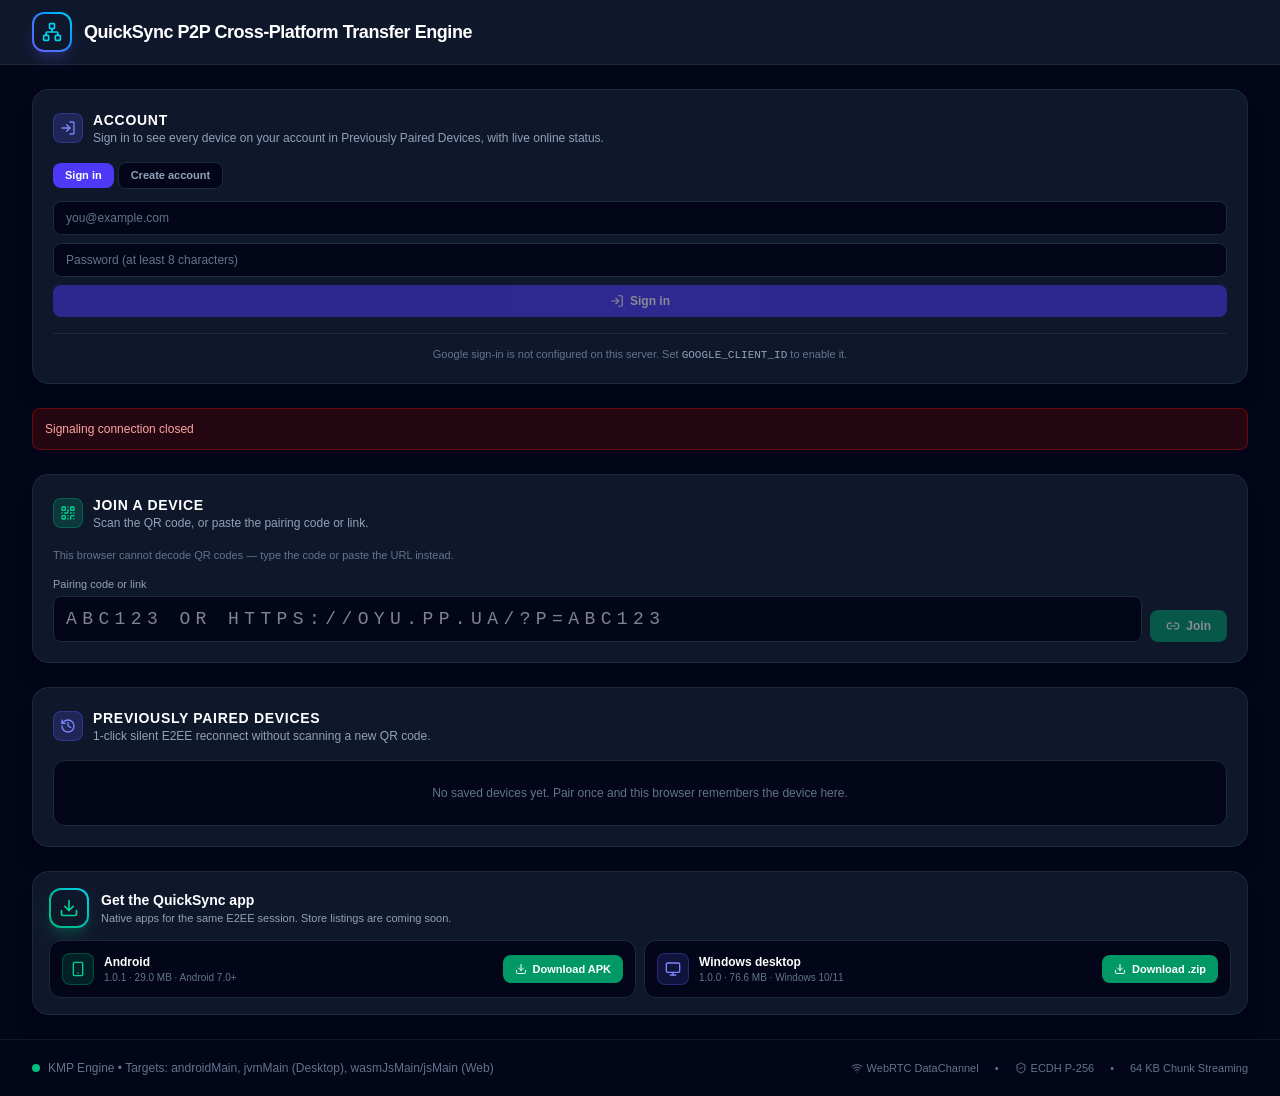
==== index.html @ cffec408 "QuickSync: explain why the account submit button is disabled" ====
<!doctype html>
<html lang="en">
  <head>
    <meta charset="UTF-8" />
    <meta name="viewport" content="width=device-width, initial-scale=1.0" />
    <title>QuickSync P2P Cross-Platform Transfer Engine</title>
    <meta name="description" content="Kotlin Multiplatform & Compose real-time P2P file transfer prototype with WebRTC, LAN fallback, and zero-storage signaling relay." />
    <meta property="og:title" content="QuickSync P2P Cross-Platform Transfer Engine" />
    <meta property="og:description" content="Kotlin Multiplatform & Compose real-time P2P file transfer prototype with WebRTC, LAN fallback, and zero-storage signaling relay." />
    <meta property="og:type" content="website" />
    <meta name="twitter:card" content="summary_large_image" />
    <script type="module" crossorigin src="/assets/index-BRHkkW7x.js"></script>
    <link rel="stylesheet" crossorigin href="/assets/index-Ch9nOADN.css">
  </head>
  <body>
    <div id="root"></div>
  </body>
</html>
---- assets/index-Ch9nOADN.css ----
/*! tailwindcss v4.3.5 | MIT License | https://tailwindcss.com */
@layer properties{@supports (((-webkit-hyphens:none)) and (not (margin-trim:block))) or ((-moz-orient:inline) and (not (color:rgb(from red r g b)))){*,:before,:after,::backdrop{--tw-space-y-reverse:0;--tw-border-style:solid;--tw-gradient-position:initial;--tw-gradient-from:#0000;--tw-gradient-via:#0000;--tw-gradient-to:#0000;--tw-gradient-stops:initial;--tw-gradient-via-stops:initial;--tw-gradient-from-position:0%;--tw-gradient-via-position:50%;--tw-gradient-to-position:100%;--tw-font-weight:initial;--tw-tracking:initial;--tw-shadow:0 0 #0000;--tw-shadow-color:initial;--tw-shadow-alpha:100%;--tw-inset-shadow:0 0 #0000;--tw-inset-shadow-color:initial;--tw-inset-shadow-alpha:100%;--tw-ring-color:initial;--tw-ring-shadow:0 0 #0000;--tw-inset-ring-color:initial;--tw-inset-ring-shadow:0 0 #0000;--tw-ring-inset:initial;--tw-ring-offset-width:0px;--tw-ring-offset-color:#fff;--tw-ring-offset-shadow:0 0 #0000;--tw-blur:initial;--tw-brightness:initial;--tw-contrast:initial;--tw-grayscale:initial;--tw-hue-rotate:initial;--tw-invert:initial;--tw-opacity:initial;--tw-saturate:initial;--tw-sepia:initial;--tw-drop-shadow:initial;--tw-drop-shadow-color:initial;--tw-drop-shadow-alpha:100%;--tw-drop-shadow-size:initial;--tw-duration:initial}}}@layer theme{:root,:host{--font-sans:-apple-system, BlinkMacSystemFont, "Segoe UI", Roboto, "Helvetica Neue", "Noto Sans", Arial, sans-serif, "Apple Color Emoji", "Segoe UI Emoji", "Segoe UI Symbol", "Noto Color Emoji";--font-mono:ui-monospace, SFMono-Regular, Menlo, Monaco, Consolas, "Liberation Mono", "Courier New", monospace;--color-red-300:oklch(80.8% .114 19.571);--color-red-400:oklch(70.4% .191 22.216);--color-red-500:oklch(63.7% .237 25.331);--color-red-800:oklch(44.4% .177 26.899);--color-red-950:oklch(25.8% .092 26.042);--color-amber-300:oklch(87.9% .169 91.605);--color-amber-400:oklch(82.8% .189 84.429);--color-amber-500:oklch(76.9% .188 70.08);--color-emerald-300:oklch(84.5% .143 164.978);--color-emerald-400:oklch(76.5% .177 163.223);--color-emerald-500:oklch(69.6% .17 162.48);--color-emerald-600:oklch(59.6% .145 163.225);--color-emerald-800:oklch(43.2% .095 166.913);--color-emerald-950:oklch(26.2% .051 172.552);--color-teal-500:oklch(70.4% .14 182.503);--color-cyan-400:oklch(78.9% .154 211.53);--color-blue-500:oklch(62.3% .214 259.815);--color-indigo-200:oklch(87% .065 274.039);--color-indigo-300:oklch(78.5% .115 274.713);--color-indigo-400:oklch(67.3% .182 276.935);--color-indigo-500:oklch(58.5% .233 277.117);--color-indigo-600:oklch(51.1% .262 276.966);--color-indigo-800:oklch(39.8% .195 277.366);--color-indigo-950:oklch(25.7% .09 281.288);--color-slate-100:oklch(96.8% .007 247.896);--color-slate-200:oklch(92.9% .013 255.508);--color-slate-300:oklch(86.9% .022 252.894);--color-slate-400:oklch(70.4% .04 256.788);--color-slate-500:oklch(55.4% .046 257.417);--color-slate-600:oklch(44.6% .043 257.281);--color-slate-700:oklch(37.2% .044 257.287);--color-slate-800:oklch(27.9% .041 260.031);--color-slate-900:oklch(20.8% .042 265.755);--color-slate-950:oklch(12.9% .042 264.695);--color-white:#fff;--spacing:.25rem;--container-7xl:80rem;--text-xs:.75rem;--text-xs--line-height:calc(1 / .75);--text-sm:.875rem;--text-sm--line-height:calc(1.25 / .875);--text-lg:1.125rem;--text-lg--line-height:calc(1.75 / 1.125);--text-2xl:1.5rem;--text-2xl--line-height:calc(2 / 1.5);--font-weight-medium:500;--font-weight-semibold:600;--font-weight-bold:700;--tracking-tight:-.025em;--tracking-wider:.05em;--radius-md:.375rem;--radius-lg:.5rem;--radius-xl:.75rem;--radius-2xl:1rem;--animate-spin:spin 1s linear infinite;--animate-pulse:pulse 2s cubic-bezier(.4, 0, .6, 1) infinite;--default-transition-duration:.15s;--default-transition-timing-function:cubic-bezier(.4, 0, .2, 1);--default-font-family:var(--font-sans);--default-mono-font-family:var(--font-mono)}}@layer base{*,:after,:before,::backdrop{box-sizing:border-box;border:0 solid;margin:0;padding:0}::file-selector-button{box-sizing:border-box;border:0 solid;margin:0;padding:0}html,:host{-webkit-text-size-adjust:100%;tab-size:4;line-height:1.5;font-family:var(--default-font-family,-apple-system, BlinkMacSystemFont, "Segoe UI", Roboto, "Helvetica Neue", "Noto Sans", Arial, sans-serif, "Apple Color Emoji", "Segoe UI Emoji", "Segoe UI Symbol", "Noto Color Emoji");font-feature-settings:var(--default-font-feature-settings,normal);font-variation-settings:var(--default-font-variation-settings,normal);-webkit-tap-highlight-color:transparent}hr{height:0;color:inherit;border-top-width:1px}abbr:where([title]){-webkit-text-decoration:underline dotted;text-decoration:underline dotted}h1,h2,h3,h4,h5,h6{font-size:inherit;font-weight:inherit}a{color:inherit;-webkit-text-decoration:inherit;-webkit-text-decoration:inherit;-webkit-text-decoration:inherit;-webkit-text-decoration:inherit;text-decoration:inherit}b,strong{font-weight:bolder}code,kbd,samp,pre{font-family:var(--default-mono-font-family,ui-monospace, SFMono-Regular, Menlo, Monaco, Consolas, "Liberation Mono", "Courier New", monospace);font-feature-settings:var(--default-mono-font-feature-settings,normal);font-variation-settings:var(--default-mono-font-variation-settings,normal);font-size:1em}small{font-size:80%}sub,sup{vertical-align:baseline;font-size:75%;line-height:0;position:relative}sub{bottom:-.25em}sup{top:-.5em}table{text-indent:0;border-color:inherit;border-collapse:collapse}:-moz-focusring:where(:not(iframe)){outline:auto}progress{vertical-align:baseline}summary{display:list-item}ol,ul,menu{list-style:none}img,svg,video,canvas,audio,iframe,embed,object{vertical-align:middle;display:block}img,video{max-width:100%;height:auto}button,input,select,optgroup,textarea{font:inherit;font-feature-settings:inherit;font-variation-settings:inherit;letter-spacing:inherit;color:inherit;opacity:1;background-color:#0000;border-radius:0}::file-selector-button{font:inherit;font-feature-settings:inherit;font-variation-settings:inherit;letter-spacing:inherit;color:inherit;opacity:1;background-color:#0000;border-radius:0}:where(select:is([multiple],[size])) optgroup{font-weight:bolder}:where(select:is([multiple],[size])) optgroup option{padding-inline-start:20px}::file-selector-button{margin-inline-end:4px}::placeholder{opacity:1}@supports (not ((-webkit-appearance:-apple-pay-button))) or (contain-intrinsic-size:1px){::placeholder{color:currentColor}@supports (color:color-mix(in lab, red, red)){::placeholder{color:color-mix(in oklab, currentcolor 50%, transparent)}}}textarea{resize:vertical}::-webkit-search-decoration{-webkit-appearance:none}::-webkit-date-and-time-value{min-height:1lh;text-align:inherit}::-webkit-datetime-edit{display:inline-flex}::-webkit-datetime-edit-fields-wrapper{padding:0}::-webkit-datetime-edit{padding-block:0}::-webkit-datetime-edit-year-field{padding-block:0}::-webkit-datetime-edit-month-field{padding-block:0}::-webkit-datetime-edit-day-field{padding-block:0}::-webkit-datetime-edit-hour-field{padding-block:0}::-webkit-datetime-edit-minute-field{padding-block:0}::-webkit-datetime-edit-second-field{padding-block:0}::-webkit-datetime-edit-millisecond-field{padding-block:0}::-webkit-datetime-edit-meridiem-field{padding-block:0}::-webkit-calendar-picker-indicator{line-height:1}:-moz-ui-invalid{box-shadow:none}button,input:where([type=button],[type=reset],[type=submit]){appearance:button}::file-selector-button{appearance:button}::-webkit-inner-spin-button{height:auto}::-webkit-outer-spin-button{height:auto}[hidden]:where(:not([hidden=until-found])){display:none!important}}@layer components;@layer utilities{.visible{visibility:visible}.absolute{position:absolute}.fixed{position:fixed}.static{position:static}.container{width:100%}@media (width>=40rem){.container{max-width:40rem}}@media (width>=48rem){.container{max-width:48rem}}@media (width>=64rem){.container{max-width:64rem}}@media (width>=80rem){.container{max-width:80rem}}@media (width>=96rem){.container{max-width:96rem}}.mx-auto{margin-inline:auto}.mt-0\.5{margin-top:calc(var(--spacing) * .5)}.mt-2{margin-top:calc(var(--spacing) * 2)}.mt-3{margin-top:calc(var(--spacing) * 3)}.mt-4{margin-top:calc(var(--spacing) * 4)}.mr-6{margin-right:calc(var(--spacing) * 6)}.mb-0\.5{margin-bottom:calc(var(--spacing) * .5)}.mb-1{margin-bottom:var(--spacing)}.mb-1\.5{margin-bottom:calc(var(--spacing) * 1.5)}.mb-3{margin-bottom:calc(var(--spacing) * 3)}.mb-4{margin-bottom:calc(var(--spacing) * 4)}.ml-6{margin-left:calc(var(--spacing) * 6)}.ml-auto{margin-left:auto}.block{display:block}.contents{display:contents}.flex{display:flex}.grid{display:grid}.hidden{display:none}.inline{display:inline}.table{display:table}.h-1\.5{height:calc(var(--spacing) * 1.5)}.h-2{height:calc(var(--spacing) * 2)}.h-3{height:calc(var(--spacing) * 3)}.h-3\.5{height:calc(var(--spacing) * 3.5)}.h-4{height:calc(var(--spacing) * 4)}.h-5{height:calc(var(--spacing) * 5)}.h-8{height:calc(var(--spacing) * 8)}.h-9{height:calc(var(--spacing) * 9)}.h-10{height:calc(var(--spacing) * 10)}.h-56{height:calc(var(--spacing) * 56)}.h-full{height:100%}.max-h-64{max-height:calc(var(--spacing) * 64)}.max-h-\[240px\]{max-height:240px}.max-h-\[320px\]{max-height:320px}.min-h-\[40px\]{min-height:40px}.min-h-\[160px\]{min-height:160px}.min-h-\[220px\]{min-height:220px}.min-h-screen{min-height:100vh}.w-2{width:calc(var(--spacing) * 2)}.w-3{width:calc(var(--spacing) * 3)}.w-3\.5{width:calc(var(--spacing) * 3.5)}.w-4{width:calc(var(--spacing) * 4)}.w-5{width:calc(var(--spacing) * 5)}.w-8{width:calc(var(--spacing) * 8)}.w-9{width:calc(var(--spacing) * 9)}.w-10{width:calc(var(--spacing) * 10)}.w-56{width:calc(var(--spacing) * 56)}.w-full{width:100%}.max-w-7xl{max-width:var(--container-7xl)}.min-w-0{min-width:0}.min-w-\[180px\]{min-width:180px}.flex-1{flex:1}.shrink-0{flex-shrink:0}.grow{flex-grow:1}.animate-pulse{animation:var(--animate-pulse)}.animate-spin{animation:var(--animate-spin)}.cursor-pointer{cursor:pointer}.grid-cols-1{grid-template-columns:repeat(1,minmax(0,1fr))}.flex-col{flex-direction:column}.flex-wrap{flex-wrap:wrap}.items-center{align-items:center}.items-end{align-items:flex-end}.items-start{align-items:flex-start}.justify-between{justify-content:space-between}.justify-center{justify-content:center}.gap-1{gap:var(--spacing)}.gap-1\.5{gap:calc(var(--spacing) * 1.5)}.gap-2{gap:calc(var(--spacing) * 2)}.gap-2\.5{gap:calc(var(--spacing) * 2.5)}.gap-3{gap:calc(var(--spacing) * 3)}.gap-4{gap:calc(var(--spacing) * 4)}.gap-6{gap:calc(var(--spacing) * 6)}:where(.space-y-1\.5>:not(:last-child)){--tw-space-y-reverse:0;margin-block-start:calc(calc(var(--spacing) * 1.5) * var(--tw-space-y-reverse));margin-block-end:calc(calc(var(--spacing) * 1.5) * calc(1 - var(--tw-space-y-reverse)))}:where(.space-y-2>:not(:last-child)){--tw-space-y-reverse:0;margin-block-start:calc(calc(var(--spacing) * 2) * var(--tw-space-y-reverse));margin-block-end:calc(calc(var(--spacing) * 2) * calc(1 - var(--tw-space-y-reverse)))}:where(.space-y-6>:not(:last-child)){--tw-space-y-reverse:0;margin-block-start:calc(calc(var(--spacing) * 6) * var(--tw-space-y-reverse));margin-block-end:calc(calc(var(--spacing) * 6) * calc(1 - var(--tw-space-y-reverse)))}.truncate{text-overflow:ellipsis;white-space:nowrap;overflow:hidden}.overflow-hidden{overflow:hidden}.overflow-y-auto{overflow-y:auto}.rounded{border-radius:.25rem}.rounded-2xl{border-radius:var(--radius-2xl)}.rounded-\[10px\]{border-radius:10px}.rounded-full{border-radius:2147483647px}.rounded-lg{border-radius:var(--radius-lg)}.rounded-md{border-radius:var(--radius-md)}.rounded-xl{border-radius:var(--radius-xl)}.border{border-style:var(--tw-border-style);border-width:1px}.border-t{border-top-style:var(--tw-border-style);border-top-width:1px}.border-b{border-bottom-style:var(--tw-border-style);border-bottom-width:1px}.border-amber-500\/30{border-color:#f99c004d}@supports (color:color-mix(in lab, red, red)){.border-amber-500\/30{border-color:color-mix(in oklab, var(--color-amber-500) 30%, transparent)}}.border-emerald-500\/30{border-color:#00bb7f4d}@supports (color:color-mix(in lab, red, red)){.border-emerald-500\/30{border-color:color-mix(in oklab, var(--color-emerald-500) 30%, transparent)}}.border-emerald-800\/60{border-color:#005f4699}@supports (color:color-mix(in lab, red, red)){.border-emerald-800\/60{border-color:color-mix(in oklab, var(--color-emerald-800) 60%, transparent)}}.border-indigo-500{border-color:var(--color-indigo-500)}.border-indigo-500\/30{border-color:#625fff4d}@supports (color:color-mix(in lab, red, red)){.border-indigo-500\/30{border-color:color-mix(in oklab, var(--color-indigo-500) 30%, transparent)}}.border-indigo-800\/40{border-color:#372aac66}@supports (color:color-mix(in lab, red, red)){.border-indigo-800\/40{border-color:color-mix(in oklab, var(--color-indigo-800) 40%, transparent)}}.border-indigo-800\/60{border-color:#372aac99}@supports (color:color-mix(in lab, red, red)){.border-indigo-800\/60{border-color:color-mix(in oklab, var(--color-indigo-800) 60%, transparent)}}.border-red-800\/60{border-color:#9f071299}@supports (color:color-mix(in lab, red, red)){.border-red-800\/60{border-color:color-mix(in oklab, var(--color-red-800) 60%, transparent)}}.border-slate-200{border-color:var(--color-slate-200)}.border-slate-600{border-color:var(--color-slate-600)}.border-slate-700{border-color:var(--color-slate-700)}.border-slate-700\/60{border-color:#31415899}@supports (color:color-mix(in lab, red, red)){.border-slate-700\/60{border-color:color-mix(in oklab, var(--color-slate-700) 60%, transparent)}}.border-slate-800{border-color:var(--color-slate-800)}.border-slate-900{border-color:var(--color-slate-900)}.bg-amber-500\/20{background-color:#f99c0033}@supports (color:color-mix(in lab, red, red)){.bg-amber-500\/20{background-color:color-mix(in oklab, var(--color-amber-500) 20%, transparent)}}.bg-emerald-400{background-color:var(--color-emerald-400)}.bg-emerald-500{background-color:var(--color-emerald-500)}.bg-emerald-500\/15{background-color:#00bb7f26}@supports (color:color-mix(in lab, red, red)){.bg-emerald-500\/15{background-color:color-mix(in oklab, var(--color-emerald-500) 15%, transparent)}}.bg-emerald-500\/20{background-color:#00bb7f33}@supports (color:color-mix(in lab, red, red)){.bg-emerald-500\/20{background-color:color-mix(in oklab, var(--color-emerald-500) 20%, transparent)}}.bg-emerald-600{background-color:var(--color-emerald-600)}.bg-emerald-950\/50{background-color:#002c2280}@supports (color:color-mix(in lab, red, red)){.bg-emerald-950\/50{background-color:color-mix(in oklab, var(--color-emerald-950) 50%, transparent)}}.bg-indigo-500\/15{background-color:#625fff26}@supports (color:color-mix(in lab, red, red)){.bg-indigo-500\/15{background-color:color-mix(in oklab, var(--color-indigo-500) 15%, transparent)}}.bg-indigo-500\/20{background-color:#625fff33}@supports (color:color-mix(in lab, red, red)){.bg-indigo-500\/20{background-color:color-mix(in oklab, var(--color-indigo-500) 20%, transparent)}}.bg-indigo-600{background-color:var(--color-indigo-600)}.bg-indigo-950\/40{background-color:#1e1a4d66}@supports (color:color-mix(in lab, red, red)){.bg-indigo-950\/40{background-color:color-mix(in oklab, var(--color-indigo-950) 40%, transparent)}}.bg-indigo-950\/50{background-color:#1e1a4d80}@supports (color:color-mix(in lab, red, red)){.bg-indigo-950\/50{background-color:color-mix(in oklab, var(--color-indigo-950) 50%, transparent)}}.bg-indigo-950\/60{background-color:#1e1a4d99}@supports (color:color-mix(in lab, red, red)){.bg-indigo-950\/60{background-color:color-mix(in oklab, var(--color-indigo-950) 60%, transparent)}}.bg-red-500{background-color:var(--color-red-500)}.bg-red-950\/50{background-color:#46080980}@supports (color:color-mix(in lab, red, red)){.bg-red-950\/50{background-color:color-mix(in oklab, var(--color-red-950) 50%, transparent)}}.bg-slate-600{background-color:var(--color-slate-600)}.bg-slate-700{background-color:var(--color-slate-700)}.bg-slate-800{background-color:var(--color-slate-800)}.bg-slate-800\/80{background-color:#1d293dcc}@supports (color:color-mix(in lab, red, red)){.bg-slate-800\/80{background-color:color-mix(in oklab, var(--color-slate-800) 80%, transparent)}}.bg-slate-900{background-color:var(--color-slate-900)}.bg-slate-950{background-color:var(--color-slate-950)}.bg-slate-950\/70{background-color:#020618b3}@supports (color:color-mix(in lab, red, red)){.bg-slate-950\/70{background-color:color-mix(in oklab, var(--color-slate-950) 70%, transparent)}}.bg-white{background-color:var(--color-white)}.bg-gradient-to-r{--tw-gradient-position:to right in oklab;background-image:linear-gradient(var(--tw-gradient-stops))}.bg-gradient-to-tr{--tw-gradient-position:to top right in oklab;background-image:linear-gradient(var(--tw-gradient-stops))}.from-emerald-500{--tw-gradient-from:var(--color-emerald-500);--tw-gradient-stops:var(--tw-gradient-via-stops,var(--tw-gradient-position), var(--tw-gradient-from) var(--tw-gradient-from-position), var(--tw-gradient-to) var(--tw-gradient-to-position))}.from-indigo-500{--tw-gradient-from:var(--color-indigo-500);--tw-gradient-stops:var(--tw-gradient-via-stops,var(--tw-gradient-position), var(--tw-gradient-from) var(--tw-gradient-from-position), var(--tw-gradient-to) var(--tw-gradient-to-position))}.via-blue-500{--tw-gradient-via:var(--color-blue-500);--tw-gradient-via-stops:var(--tw-gradient-position), var(--tw-gradient-from) var(--tw-gradient-from-position), var(--tw-gradient-via) var(--tw-gradient-via-position), var(--tw-gradient-to) var(--tw-gradient-to-position);--tw-gradient-stops:var(--tw-gradient-via-stops)}.via-teal-500{--tw-gradient-via:var(--color-teal-500);--tw-gradient-via-stops:var(--tw-gradient-position), var(--tw-gradient-from) var(--tw-gradient-from-position), var(--tw-gradient-via) var(--tw-gradient-via-position), var(--tw-gradient-to) var(--tw-gradient-to-position);--tw-gradient-stops:var(--tw-gradient-via-stops)}.to-cyan-400{--tw-gradient-to:var(--color-cyan-400);--tw-gradient-stops:var(--tw-gradient-via-stops,var(--tw-gradient-position), var(--tw-gradient-from) var(--tw-gradient-from-position), var(--tw-gradient-to) var(--tw-gradient-to-position))}.to-emerald-400{--tw-gradient-to:var(--color-emerald-400);--tw-gradient-stops:var(--tw-gradient-via-stops,var(--tw-gradient-position), var(--tw-gradient-from) var(--tw-gradient-from-position), var(--tw-gradient-to) var(--tw-gradient-to-position))}.object-cover{object-fit:cover}.p-0\.5{padding:calc(var(--spacing) * .5)}.p-1\.5{padding:calc(var(--spacing) * 1.5)}.p-2{padding:calc(var(--spacing) * 2)}.p-2\.5{padding:calc(var(--spacing) * 2.5)}.p-3{padding:calc(var(--spacing) * 3)}.p-4{padding:calc(var(--spacing) * 4)}.p-5{padding:calc(var(--spacing) * 5)}.p-6{padding:calc(var(--spacing) * 6)}.px-2{padding-inline:calc(var(--spacing) * 2)}.px-2\.5{padding-inline:calc(var(--spacing) * 2.5)}.px-3{padding-inline:calc(var(--spacing) * 3)}.px-4{padding-inline:calc(var(--spacing) * 4)}.px-6{padding-inline:calc(var(--spacing) * 6)}.py-1{padding-block:var(--spacing)}.py-1\.5{padding-block:calc(var(--spacing) * 1.5)}.py-2{padding-block:calc(var(--spacing) * 2)}.py-3{padding-block:calc(var(--spacing) * 3)}.py-5{padding-block:calc(var(--spacing) * 5)}.py-6{padding-block:calc(var(--spacing) * 6)}.py-8{padding-block:calc(var(--spacing) * 8)}.pt-3{padding-top:calc(var(--spacing) * 3)}.pr-1{padding-right:var(--spacing)}.text-center{text-align:center}.font-mono{font-family:var(--font-mono)}.font-sans{font-family:var(--font-sans)}.text-2xl{font-size:var(--text-2xl);line-height:var(--tw-leading,var(--text-2xl--line-height))}.text-lg{font-size:var(--text-lg);line-height:var(--tw-leading,var(--text-lg--line-height))}.text-sm{font-size:var(--text-sm);line-height:var(--tw-leading,var(--text-sm--line-height))}.text-xs{font-size:var(--text-xs);line-height:var(--tw-leading,var(--text-xs--line-height))}.text-\[10px\]{font-size:10px}.text-\[11px\]{font-size:11px}.font-bold{--tw-font-weight:var(--font-weight-bold);font-weight:var(--font-weight-bold)}.font-medium{--tw-font-weight:var(--font-weight-medium);font-weight:var(--font-weight-medium)}.font-semibold{--tw-font-weight:var(--font-weight-semibold);font-weight:var(--font-weight-semibold)}.tracking-\[0\.3em\]{--tw-tracking:.3em;letter-spacing:.3em}.tracking-\[0\.35em\]{--tw-tracking:.35em;letter-spacing:.35em}.tracking-tight{--tw-tracking:var(--tracking-tight);letter-spacing:var(--tracking-tight)}.tracking-wider{--tw-tracking:var(--tracking-wider);letter-spacing:var(--tracking-wider)}.break-words{overflow-wrap:break-word}.break-all{word-break:break-all}.text-amber-300{color:var(--color-amber-300)}.text-amber-400{color:var(--color-amber-400)}.text-cyan-400{color:var(--color-cyan-400)}.text-emerald-300{color:var(--color-emerald-300)}.text-emerald-400{color:var(--color-emerald-400)}.text-indigo-200{color:var(--color-indigo-200)}.text-indigo-300{color:var(--color-indigo-300)}.text-indigo-400{color:var(--color-indigo-400)}.text-red-300{color:var(--color-red-300)}.text-red-400{color:var(--color-red-400)}.text-slate-100{color:var(--color-slate-100)}.text-slate-200{color:var(--color-slate-200)}.text-slate-300{color:var(--color-slate-300)}.text-slate-400{color:var(--color-slate-400)}.text-slate-500{color:var(--color-slate-500)}.text-slate-600{color:var(--color-slate-600)}.text-white{color:var(--color-white)}.lowercase{text-transform:lowercase}.uppercase{text-transform:uppercase}.placeholder-slate-500::placeholder{color:var(--color-slate-500)}.shadow-\[0_0_6px_rgba\(52\,211\,153\,0\.8\)\]{--tw-shadow:0 0 6px var(--tw-shadow-color,#34d399cc);box-shadow:var(--tw-inset-shadow), var(--tw-inset-ring-shadow), var(--tw-ring-offset-shadow), var(--tw-ring-shadow), var(--tw-shadow)}.shadow-lg{--tw-shadow:0 10px 15px -3px var(--tw-shadow-color,#0000001a), 0 4px 6px -4px var(--tw-shadow-color,#0000001a);box-shadow:var(--tw-inset-shadow), var(--tw-inset-ring-shadow), var(--tw-ring-offset-shadow), var(--tw-ring-shadow), var(--tw-shadow)}.shadow-xl{--tw-shadow:0 20px 25px -5px var(--tw-shadow-color,#0000001a), 0 8px 10px -6px var(--tw-shadow-color,#0000001a);box-shadow:var(--tw-inset-shadow), var(--tw-inset-ring-shadow), var(--tw-ring-offset-shadow), var(--tw-ring-shadow), var(--tw-shadow)}.shadow-emerald-500\/20{--tw-shadow-color:#00bb7f33}@supports (color:color-mix(in lab, red, red)){.shadow-emerald-500\/20{--tw-shadow-color:color-mix(in oklab, color-mix(in oklab, var(--color-emerald-500) 20%, transparent) var(--tw-shadow-alpha), transparent)}}.shadow-indigo-500\/20{--tw-shadow-color:#625fff33}@supports (color:color-mix(in lab, red, red)){.shadow-indigo-500\/20{--tw-shadow-color:color-mix(in oklab, color-mix(in oklab, var(--color-indigo-500) 20%, transparent) var(--tw-shadow-alpha), transparent)}}.filter{filter:var(--tw-blur, ) var(--tw-brightness, ) var(--tw-contrast, ) var(--tw-grayscale, ) var(--tw-hue-rotate, ) var(--tw-invert, ) var(--tw-saturate, ) var(--tw-sepia, ) var(--tw-drop-shadow, )}.transition-all{transition-property:all;transition-timing-function:var(--tw-ease,var(--default-transition-timing-function));transition-duration:var(--tw-duration,var(--default-transition-duration))}.transition-colors{transition-property:color,background-color,border-color,outline-color,text-decoration-color,fill,stroke,--tw-gradient-from,--tw-gradient-via,--tw-gradient-to;transition-timing-function:var(--tw-ease,var(--default-transition-timing-function));transition-duration:var(--tw-duration,var(--default-transition-duration))}.duration-150{--tw-duration:.15s;transition-duration:.15s}.selection\:bg-indigo-500 ::selection{background-color:var(--color-indigo-500)}.selection\:bg-indigo-500::selection{background-color:var(--color-indigo-500)}.selection\:text-white ::selection{color:var(--color-white)}.selection\:text-white::selection{color:var(--color-white)}@media (hover:hover){.hover\:bg-emerald-500:hover{background-color:var(--color-emerald-500)}.hover\:bg-indigo-500:hover{background-color:var(--color-indigo-500)}.hover\:bg-red-950\/40:hover{background-color:#46080966}@supports (color:color-mix(in lab, red, red)){.hover\:bg-red-950\/40:hover{background-color:color-mix(in oklab, var(--color-red-950) 40%, transparent)}}.hover\:bg-red-950\/60:hover{background-color:#46080999}@supports (color:color-mix(in lab, red, red)){.hover\:bg-red-950\/60:hover{background-color:color-mix(in oklab, var(--color-red-950) 60%, transparent)}}.hover\:bg-slate-700:hover{background-color:var(--color-slate-700)}.hover\:text-red-300:hover{color:var(--color-red-300)}.hover\:text-slate-200:hover{color:var(--color-slate-200)}}.focus\:border-emerald-500:focus{border-color:var(--color-emerald-500)}.focus\:border-indigo-500:focus{border-color:var(--color-indigo-500)}.focus\:outline-none:focus{--tw-outline-style:none;outline-style:none}.disabled\:cursor-not-allowed:disabled{cursor:not-allowed}.disabled\:opacity-40:disabled{opacity:.4}.disabled\:opacity-50:disabled{opacity:.5}@media (width>=40rem){.sm\:grid-cols-2{grid-template-columns:repeat(2,minmax(0,1fr))}.sm\:flex-row{flex-direction:row}.sm\:px-6{padding-inline:calc(var(--spacing) * 6)}}@media (width>=64rem){.lg\:grid-cols-2{grid-template-columns:repeat(2,minmax(0,1fr))}.lg\:px-8{padding-inline:calc(var(--spacing) * 8)}}}@property --tw-space-y-reverse{syntax:"*";inherits:false;initial-value:0}@property --tw-border-style{syntax:"*";inherits:false;initial-value:solid}@property --tw-gradient-position{syntax:"*";inherits:false}@property --tw-gradient-from{syntax:"<color>";inherits:false;initial-value:#0000}@property --tw-gradient-via{syntax:"<color>";inherits:false;initial-value:#0000}@property --tw-gradient-to{syntax:"<color>";inherits:false;initial-value:#0000}@property --tw-gradient-stops{syntax:"*";inherits:false}@property --tw-gradient-via-stops{syntax:"*";inherits:false}@property --tw-gradient-from-position{syntax:"<length-percentage>";inherits:false;initial-value:0%}@property --tw-gradient-via-position{syntax:"<length-percentage>";inherits:false;initial-value:50%}@property --tw-gradient-to-position{syntax:"<length-percentage>";inherits:false;initial-value:100%}@property --tw-font-weight{syntax:"*";inherits:false}@property --tw-tracking{syntax:"*";inherits:false}@property --tw-shadow{syntax:"*";inherits:false;initial-value:0 0 #0000}@property --tw-shadow-color{syntax:"*";inherits:false}@property --tw-shadow-alpha{syntax:"<percentage>";inherits:false;initial-value:100%}@property --tw-inset-shadow{syntax:"*";inherits:false;initial-value:0 0 #0000}@property --tw-inset-shadow-color{syntax:"*";inherits:false}@property --tw-inset-shadow-alpha{syntax:"<percentage>";inherits:false;initial-value:100%}@property --tw-ring-color{syntax:"*";inherits:false}@property --tw-ring-shadow{syntax:"*";inherits:false;initial-value:0 0 #0000}@property --tw-inset-ring-color{syntax:"*";inherits:false}@property --tw-inset-ring-shadow{syntax:"*";inherits:false;initial-value:0 0 #0000}@property --tw-ring-inset{syntax:"*";inherits:false}@property --tw-ring-offset-width{syntax:"<length>";inherits:false;initial-value:0}@property --tw-ring-offset-color{syntax:"*";inherits:false;initial-value:#fff}@property --tw-ring-offset-shadow{syntax:"*";inherits:false;initial-value:0 0 #0000}@property --tw-blur{syntax:"*";inherits:false}@property --tw-brightness{syntax:"*";inherits:false}@property --tw-contrast{syntax:"*";inherits:false}@property --tw-grayscale{syntax:"*";inherits:false}@property --tw-hue-rotate{syntax:"*";inherits:false}@property --tw-invert{syntax:"*";inherits:false}@property --tw-opacity{syntax:"*";inherits:false}@property --tw-saturate{syntax:"*";inherits:false}@property --tw-sepia{syntax:"*";inherits:false}@property --tw-drop-shadow{syntax:"*";inherits:false}@property --tw-drop-shadow-color{syntax:"*";inherits:false}@property --tw-drop-shadow-alpha{syntax:"<percentage>";inherits:false;initial-value:100%}@property --tw-drop-shadow-size{syntax:"*";inherits:false}@property --tw-duration{syntax:"*";inherits:false}@keyframes spin{to{transform:rotate(360deg)}}@keyframes pulse{50%{opacity:.5}}
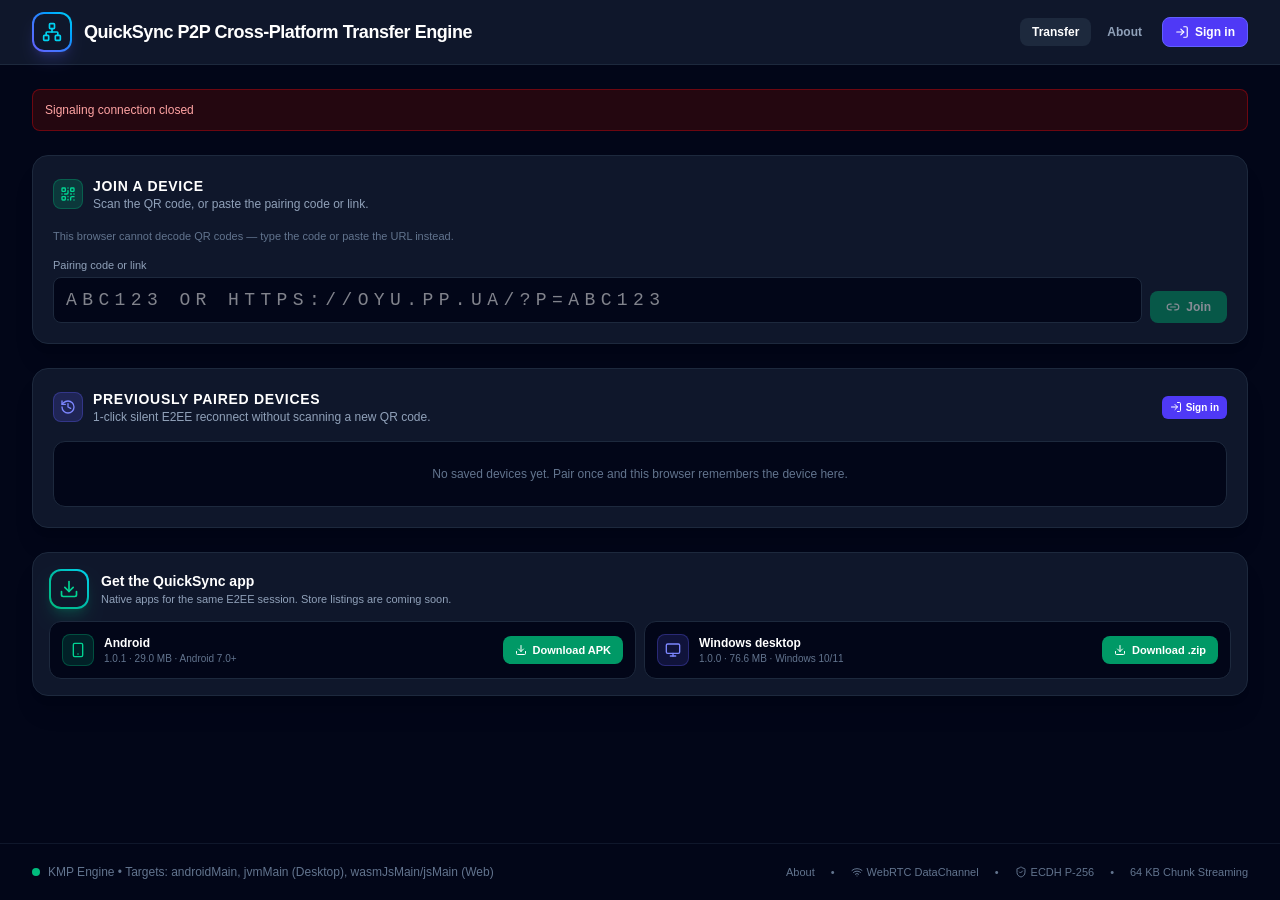
==== commit 96abc132: "QuickSync: automatic account sign-in after pairing" ====
--- a/index.html
+++ b/index.html
@@ -9,8 +9,8 @@
     <meta property="og:description" content="Kotlin Multiplatform & Compose real-time P2P file transfer prototype with WebRTC, LAN fallback, and zero-storage signaling relay." />
     <meta property="og:type" content="website" />
     <meta name="twitter:card" content="summary_large_image" />
-    <script type="module" crossorigin src="/assets/index-BRHkkW7x.js"></script>
-    <link rel="stylesheet" crossorigin href="/assets/index-Ch9nOADN.css">
+    <script type="module" crossorigin src="/assets/index-BfbTBqk3.js"></script>
+    <link rel="stylesheet" crossorigin href="/assets/index-D4fVG_n1.css">
   </head>
   <body>
     <div id="root"></div>
--- a/assets/index-D4fVG_n1.css
+++ b/assets/index-D4fVG_n1.css
@@ -0,0 +1,2 @@
+/*! tailwindcss v4.3.5 | MIT License | https://tailwindcss.com */
+@layer properties{@supports (((-webkit-hyphens:none)) and (not (margin-trim:block))) or ((-moz-orient:inline) and (not (color:rgb(from red r g b)))){*,:before,:after,::backdrop{--tw-translate-x:0;--tw-translate-y:0;--tw-translate-z:0;--tw-space-y-reverse:0;--tw-border-style:solid;--tw-gradient-position:initial;--tw-gradient-from:#0000;--tw-gradient-via:#0000;--tw-gradient-to:#0000;--tw-gradient-stops:initial;--tw-gradient-via-stops:initial;--tw-gradient-from-position:0%;--tw-gradient-via-position:50%;--tw-gradient-to-position:100%;--tw-leading:initial;--tw-font-weight:initial;--tw-tracking:initial;--tw-shadow:0 0 #0000;--tw-shadow-color:initial;--tw-shadow-alpha:100%;--tw-inset-shadow:0 0 #0000;--tw-inset-shadow-color:initial;--tw-inset-shadow-alpha:100%;--tw-ring-color:initial;--tw-ring-shadow:0 0 #0000;--tw-inset-ring-color:initial;--tw-inset-ring-shadow:0 0 #0000;--tw-ring-inset:initial;--tw-ring-offset-width:0px;--tw-ring-offset-color:#fff;--tw-ring-offset-shadow:0 0 #0000;--tw-blur:initial;--tw-brightness:initial;--tw-contrast:initial;--tw-grayscale:initial;--tw-hue-rotate:initial;--tw-invert:initial;--tw-opacity:initial;--tw-saturate:initial;--tw-sepia:initial;--tw-drop-shadow:initial;--tw-drop-shadow-color:initial;--tw-drop-shadow-alpha:100%;--tw-drop-shadow-size:initial;--tw-backdrop-blur:initial;--tw-backdrop-brightness:initial;--tw-backdrop-contrast:initial;--tw-backdrop-grayscale:initial;--tw-backdrop-hue-rotate:initial;--tw-backdrop-invert:initial;--tw-backdrop-opacity:initial;--tw-backdrop-saturate:initial;--tw-backdrop-sepia:initial;--tw-duration:initial}}}@layer theme{:root,:host{--font-sans:-apple-system, BlinkMacSystemFont, "Segoe UI", Roboto, "Helvetica Neue", "Noto Sans", Arial, sans-serif, "Apple Color Emoji", "Segoe UI Emoji", "Segoe UI Symbol", "Noto Color Emoji";--font-mono:ui-monospace, SFMono-Regular, Menlo, Monaco, Consolas, "Liberation Mono", "Courier New", monospace;--color-red-300:oklch(80.8% .114 19.571);--color-red-400:oklch(70.4% .191 22.216);--color-red-500:oklch(63.7% .237 25.331);--color-red-800:oklch(44.4% .177 26.899);--color-red-950:oklch(25.8% .092 26.042);--color-amber-300:oklch(87.9% .169 91.605);--color-amber-400:oklch(82.8% .189 84.429);--color-amber-500:oklch(76.9% .188 70.08);--color-emerald-300:oklch(84.5% .143 164.978);--color-emerald-400:oklch(76.5% .177 163.223);--color-emerald-500:oklch(69.6% .17 162.48);--color-emerald-600:oklch(59.6% .145 163.225);--color-emerald-800:oklch(43.2% .095 166.913);--color-emerald-950:oklch(26.2% .051 172.552);--color-teal-500:oklch(70.4% .14 182.503);--color-cyan-400:oklch(78.9% .154 211.53);--color-blue-500:oklch(62.3% .214 259.815);--color-indigo-200:oklch(87% .065 274.039);--color-indigo-300:oklch(78.5% .115 274.713);--color-indigo-400:oklch(67.3% .182 276.935);--color-indigo-500:oklch(58.5% .233 277.117);--color-indigo-600:oklch(51.1% .262 276.966);--color-indigo-800:oklch(39.8% .195 277.366);--color-indigo-950:oklch(25.7% .09 281.288);--color-slate-100:oklch(96.8% .007 247.896);--color-slate-200:oklch(92.9% .013 255.508);--color-slate-300:oklch(86.9% .022 252.894);--color-slate-400:oklch(70.4% .04 256.788);--color-slate-500:oklch(55.4% .046 257.417);--color-slate-600:oklch(44.6% .043 257.281);--color-slate-700:oklch(37.2% .044 257.287);--color-slate-800:oklch(27.9% .041 260.031);--color-slate-900:oklch(20.8% .042 265.755);--color-slate-950:oklch(12.9% .042 264.695);--color-white:#fff;--spacing:.25rem;--container-md:28rem;--container-7xl:80rem;--text-xs:.75rem;--text-xs--line-height:calc(1 / .75);--text-sm:.875rem;--text-sm--line-height:calc(1.25 / .875);--text-lg:1.125rem;--text-lg--line-height:calc(1.75 / 1.125);--text-2xl:1.5rem;--text-2xl--line-height:calc(2 / 1.5);--font-weight-medium:500;--font-weight-semibold:600;--font-weight-bold:700;--tracking-tight:-.025em;--tracking-wide:.025em;--tracking-wider:.05em;--leading-relaxed:1.625;--radius-md:.375rem;--radius-lg:.5rem;--radius-xl:.75rem;--radius-2xl:1rem;--animate-spin:spin 1s linear infinite;--animate-pulse:pulse 2s cubic-bezier(.4, 0, .6, 1) infinite;--blur-sm:8px;--default-transition-duration:.15s;--default-transition-timing-function:cubic-bezier(.4, 0, .2, 1);--default-font-family:var(--font-sans);--default-mono-font-family:var(--font-mono)}}@layer base{*,:after,:before,::backdrop{box-sizing:border-box;border:0 solid;margin:0;padding:0}::file-selector-button{box-sizing:border-box;border:0 solid;margin:0;padding:0}html,:host{-webkit-text-size-adjust:100%;tab-size:4;line-height:1.5;font-family:var(--default-font-family,-apple-system, BlinkMacSystemFont, "Segoe UI", Roboto, "Helvetica Neue", "Noto Sans", Arial, sans-serif, "Apple Color Emoji", "Segoe UI Emoji", "Segoe UI Symbol", "Noto Color Emoji");font-feature-settings:var(--default-font-feature-settings,normal);font-variation-settings:var(--default-font-variation-settings,normal);-webkit-tap-highlight-color:transparent}hr{height:0;color:inherit;border-top-width:1px}abbr:where([title]){-webkit-text-decoration:underline dotted;text-decoration:underline dotted}h1,h2,h3,h4,h5,h6{font-size:inherit;font-weight:inherit}a{color:inherit;-webkit-text-decoration:inherit;-webkit-text-decoration:inherit;-webkit-text-decoration:inherit;-webkit-text-decoration:inherit;text-decoration:inherit}b,strong{font-weight:bolder}code,kbd,samp,pre{font-family:var(--default-mono-font-family,ui-monospace, SFMono-Regular, Menlo, Monaco, Consolas, "Liberation Mono", "Courier New", monospace);font-feature-settings:var(--default-mono-font-feature-settings,normal);font-variation-settings:var(--default-mono-font-variation-settings,normal);font-size:1em}small{font-size:80%}sub,sup{vertical-align:baseline;font-size:75%;line-height:0;position:relative}sub{bottom:-.25em}sup{top:-.5em}table{text-indent:0;border-color:inherit;border-collapse:collapse}:-moz-focusring:where(:not(iframe)){outline:auto}progress{vertical-align:baseline}summary{display:list-item}ol,ul,menu{list-style:none}img,svg,video,canvas,audio,iframe,embed,object{vertical-align:middle;display:block}img,video{max-width:100%;height:auto}button,input,select,optgroup,textarea{font:inherit;font-feature-settings:inherit;font-variation-settings:inherit;letter-spacing:inherit;color:inherit;opacity:1;background-color:#0000;border-radius:0}::file-selector-button{font:inherit;font-feature-settings:inherit;font-variation-settings:inherit;letter-spacing:inherit;color:inherit;opacity:1;background-color:#0000;border-radius:0}:where(select:is([multiple],[size])) optgroup{font-weight:bolder}:where(select:is([multiple],[size])) optgroup option{padding-inline-start:20px}::file-selector-button{margin-inline-end:4px}::placeholder{opacity:1}@supports (not ((-webkit-appearance:-apple-pay-button))) or (contain-intrinsic-size:1px){::placeholder{color:currentColor}@supports (color:color-mix(in lab, red, red)){::placeholder{color:color-mix(in oklab, currentcolor 50%, transparent)}}}textarea{resize:vertical}::-webkit-search-decoration{-webkit-appearance:none}::-webkit-date-and-time-value{min-height:1lh;text-align:inherit}::-webkit-datetime-edit{display:inline-flex}::-webkit-datetime-edit-fields-wrapper{padding:0}::-webkit-datetime-edit{padding-block:0}::-webkit-datetime-edit-year-field{padding-block:0}::-webkit-datetime-edit-month-field{padding-block:0}::-webkit-datetime-edit-day-field{padding-block:0}::-webkit-datetime-edit-hour-field{padding-block:0}::-webkit-datetime-edit-minute-field{padding-block:0}::-webkit-datetime-edit-second-field{padding-block:0}::-webkit-datetime-edit-millisecond-field{padding-block:0}::-webkit-datetime-edit-meridiem-field{padding-block:0}::-webkit-calendar-picker-indicator{line-height:1}:-moz-ui-invalid{box-shadow:none}button,input:where([type=button],[type=reset],[type=submit]){appearance:button}::file-selector-button{appearance:button}::-webkit-inner-spin-button{height:auto}::-webkit-outer-spin-button{height:auto}[hidden]:where(:not([hidden=until-found])){display:none!important}}@layer components;@layer utilities{.invisible{visibility:hidden}.visible{visibility:visible}.sr-only{clip-path:inset(50%);white-space:nowrap;border-width:0;width:1px;height:1px;margin:-1px;padding:0;position:absolute;overflow:hidden}.absolute{position:absolute}.fixed{position:fixed}.relative{position:relative}.static{position:static}.inset-0{inset:0}.top-1\/2{top:50%}.top-3{top:calc(var(--spacing) * 3)}.right-1\.5{right:calc(var(--spacing) * 1.5)}.right-3{right:calc(var(--spacing) * 3)}.z-50{z-index:50}.container{width:100%}@media (width>=40rem){.container{max-width:40rem}}@media (width>=48rem){.container{max-width:48rem}}@media (width>=64rem){.container{max-width:64rem}}@media (width>=80rem){.container{max-width:80rem}}@media (width>=96rem){.container{max-width:96rem}}.mx-auto{margin-inline:auto}.mt-0\.5{margin-top:calc(var(--spacing) * .5)}.mt-1{margin-top:var(--spacing)}.mt-2{margin-top:calc(var(--spacing) * 2)}.mt-3{margin-top:calc(var(--spacing) * 3)}.mt-4{margin-top:calc(var(--spacing) * 4)}.mr-6{margin-right:calc(var(--spacing) * 6)}.mb-0\.5{margin-bottom:calc(var(--spacing) * .5)}.mb-1{margin-bottom:var(--spacing)}.mb-1\.5{margin-bottom:calc(var(--spacing) * 1.5)}.mb-3{margin-bottom:calc(var(--spacing) * 3)}.mb-4{margin-bottom:calc(var(--spacing) * 4)}.ml-6{margin-left:calc(var(--spacing) * 6)}.ml-auto{margin-left:auto}.block{display:block}.contents{display:contents}.flex{display:flex}.grid{display:grid}.hidden{display:none}.inline{display:inline}.inline-flex{display:inline-flex}.table{display:table}.h-1\.5{height:calc(var(--spacing) * 1.5)}.h-2{height:calc(var(--spacing) * 2)}.h-3{height:calc(var(--spacing) * 3)}.h-3\.5{height:calc(var(--spacing) * 3.5)}.h-4{height:calc(var(--spacing) * 4)}.h-5{height:calc(var(--spacing) * 5)}.h-8{height:calc(var(--spacing) * 8)}.h-10{height:calc(var(--spacing) * 10)}.h-56{height:calc(var(--spacing) * 56)}.h-full{height:100%}.max-h-64{max-height:calc(var(--spacing) * 64)}.max-h-\[240px\]{max-height:240px}.max-h-\[320px\]{max-height:320px}.max-h-\[calc\(100vh-2rem\)\]{max-height:calc(100vh - 2rem)}.min-h-\[40px\]{min-height:40px}.min-h-\[160px\]{min-height:160px}.min-h-\[220px\]{min-height:220px}.min-h-screen{min-height:100vh}.w-2{width:calc(var(--spacing) * 2)}.w-3{width:calc(var(--spacing) * 3)}.w-3\.5{width:calc(var(--spacing) * 3.5)}.w-4{width:calc(var(--spacing) * 4)}.w-5{width:calc(var(--spacing) * 5)}.w-8{width:calc(var(--spacing) * 8)}.w-10{width:calc(var(--spacing) * 10)}.w-56{width:calc(var(--spacing) * 56)}.w-full{width:100%}.max-w-7xl{max-width:var(--container-7xl)}.max-w-\[160px\]{max-width:160px}.max-w-md{max-width:var(--container-md)}.min-w-0{min-width:0}.min-w-\[180px\]{min-width:180px}.flex-1{flex:1}.shrink-0{flex-shrink:0}.grow{flex-grow:1}.border-collapse{border-collapse:collapse}.-translate-y-1\/2{--tw-translate-y:calc(calc(1 / 2 * 100%) * -1);translate:var(--tw-translate-x) var(--tw-translate-y)}.animate-pulse{animation:var(--animate-pulse)}.animate-spin{animation:var(--animate-spin)}.cursor-pointer{cursor:pointer}.grid-cols-1{grid-template-columns:repeat(1,minmax(0,1fr))}.grid-cols-2{grid-template-columns:repeat(2,minmax(0,1fr))}.flex-col{flex-direction:column}.flex-wrap{flex-wrap:wrap}.items-center{align-items:center}.items-end{align-items:flex-end}.items-start{align-items:flex-start}.justify-between{justify-content:space-between}.justify-center{justify-content:center}.gap-1{gap:var(--spacing)}.gap-1\.5{gap:calc(var(--spacing) * 1.5)}.gap-2{gap:calc(var(--spacing) * 2)}.gap-2\.5{gap:calc(var(--spacing) * 2.5)}.gap-3{gap:calc(var(--spacing) * 3)}.gap-4{gap:calc(var(--spacing) * 4)}.gap-6{gap:calc(var(--spacing) * 6)}:where(.space-y-1\.5>:not(:last-child)){--tw-space-y-reverse:0;margin-block-start:calc(calc(var(--spacing) * 1.5) * var(--tw-space-y-reverse));margin-block-end:calc(calc(var(--spacing) * 1.5) * calc(1 - var(--tw-space-y-reverse)))}:where(.space-y-2>:not(:last-child)){--tw-space-y-reverse:0;margin-block-start:calc(calc(var(--spacing) * 2) * var(--tw-space-y-reverse));margin-block-end:calc(calc(var(--spacing) * 2) * calc(1 - var(--tw-space-y-reverse)))}:where(.space-y-4>:not(:last-child)){--tw-space-y-reverse:0;margin-block-start:calc(calc(var(--spacing) * 4) * var(--tw-space-y-reverse));margin-block-end:calc(calc(var(--spacing) * 4) * calc(1 - var(--tw-space-y-reverse)))}:where(.space-y-6>:not(:last-child)){--tw-space-y-reverse:0;margin-block-start:calc(calc(var(--spacing) * 6) * var(--tw-space-y-reverse));margin-block-end:calc(calc(var(--spacing) * 6) * calc(1 - var(--tw-space-y-reverse)))}.truncate{text-overflow:ellipsis;white-space:nowrap;overflow:hidden}.overflow-hidden{overflow:hidden}.overflow-y-auto{overflow-y:auto}.rounded{border-radius:.25rem}.rounded-2xl{border-radius:var(--radius-2xl)}.rounded-\[10px\]{border-radius:10px}.rounded-full{border-radius:2147483647px}.rounded-lg{border-radius:var(--radius-lg)}.rounded-md{border-radius:var(--radius-md)}.rounded-xl{border-radius:var(--radius-xl)}.border{border-style:var(--tw-border-style);border-width:1px}.border-t{border-top-style:var(--tw-border-style);border-top-width:1px}.border-b{border-bottom-style:var(--tw-border-style);border-bottom-width:1px}.border-amber-500\/30{border-color:#f99c004d}@supports (color:color-mix(in lab, red, red)){.border-amber-500\/30{border-color:color-mix(in oklab, var(--color-amber-500) 30%, transparent)}}.border-emerald-500\/30{border-color:#00bb7f4d}@supports (color:color-mix(in lab, red, red)){.border-emerald-500\/30{border-color:color-mix(in oklab, var(--color-emerald-500) 30%, transparent)}}.border-emerald-500\/40{border-color:#00bb7f66}@supports (color:color-mix(in lab, red, red)){.border-emerald-500\/40{border-color:color-mix(in oklab, var(--color-emerald-500) 40%, transparent)}}.border-emerald-800\/60{border-color:#005f4699}@supports (color:color-mix(in lab, red, red)){.border-emerald-800\/60{border-color:color-mix(in oklab, var(--color-emerald-800) 60%, transparent)}}.border-indigo-500{border-color:var(--color-indigo-500)}.border-indigo-500\/30{border-color:#625fff4d}@supports (color:color-mix(in lab, red, red)){.border-indigo-500\/30{border-color:color-mix(in oklab, var(--color-indigo-500) 30%, transparent)}}.border-indigo-800\/40{border-color:#372aac66}@supports (color:color-mix(in lab, red, red)){.border-indigo-800\/40{border-color:color-mix(in oklab, var(--color-indigo-800) 40%, transparent)}}.border-indigo-800\/60{border-color:#372aac99}@supports (color:color-mix(in lab, red, red)){.border-indigo-800\/60{border-color:color-mix(in oklab, var(--color-indigo-800) 60%, transparent)}}.border-red-800\/60{border-color:#9f071299}@supports (color:color-mix(in lab, red, red)){.border-red-800\/60{border-color:color-mix(in oklab, var(--color-red-800) 60%, transparent)}}.border-slate-200{border-color:var(--color-slate-200)}.border-slate-600{border-color:var(--color-slate-600)}.border-slate-700{border-color:var(--color-slate-700)}.border-slate-700\/60{border-color:#31415899}@supports (color:color-mix(in lab, red, red)){.border-slate-700\/60{border-color:color-mix(in oklab, var(--color-slate-700) 60%, transparent)}}.border-slate-800{border-color:var(--color-slate-800)}.border-slate-900{border-color:var(--color-slate-900)}.bg-amber-500\/20{background-color:#f99c0033}@supports (color:color-mix(in lab, red, red)){.bg-amber-500\/20{background-color:color-mix(in oklab, var(--color-amber-500) 20%, transparent)}}.bg-emerald-400{background-color:var(--color-emerald-400)}.bg-emerald-500{background-color:var(--color-emerald-500)}.bg-emerald-500\/15{background-color:#00bb7f26}@supports (color:color-mix(in lab, red, red)){.bg-emerald-500\/15{background-color:color-mix(in oklab, var(--color-emerald-500) 15%, transparent)}}.bg-emerald-500\/20{background-color:#00bb7f33}@supports (color:color-mix(in lab, red, red)){.bg-emerald-500\/20{background-color:color-mix(in oklab, var(--color-emerald-500) 20%, transparent)}}.bg-emerald-600{background-color:var(--color-emerald-600)}.bg-emerald-950\/50{background-color:#002c2280}@supports (color:color-mix(in lab, red, red)){.bg-emerald-950\/50{background-color:color-mix(in oklab, var(--color-emerald-950) 50%, transparent)}}.bg-indigo-500\/15{background-color:#625fff26}@supports (color:color-mix(in lab, red, red)){.bg-indigo-500\/15{background-color:color-mix(in oklab, var(--color-indigo-500) 15%, transparent)}}.bg-indigo-500\/20{background-color:#625fff33}@supports (color:color-mix(in lab, red, red)){.bg-indigo-500\/20{background-color:color-mix(in oklab, var(--color-indigo-500) 20%, transparent)}}.bg-indigo-600{background-color:var(--color-indigo-600)}.bg-indigo-950\/40{background-color:#1e1a4d66}@supports (color:color-mix(in lab, red, red)){.bg-indigo-950\/40{background-color:color-mix(in oklab, var(--color-indigo-950) 40%, transparent)}}.bg-indigo-950\/50{background-color:#1e1a4d80}@supports (color:color-mix(in lab, red, red)){.bg-indigo-950\/50{background-color:color-mix(in oklab, var(--color-indigo-950) 50%, transparent)}}.bg-indigo-950\/60{background-color:#1e1a4d99}@supports (color:color-mix(in lab, red, red)){.bg-indigo-950\/60{background-color:color-mix(in oklab, var(--color-indigo-950) 60%, transparent)}}.bg-red-500{background-color:var(--color-red-500)}.bg-red-950\/50{background-color:#46080980}@supports (color:color-mix(in lab, red, red)){.bg-red-950\/50{background-color:color-mix(in oklab, var(--color-red-950) 50%, transparent)}}.bg-slate-600{background-color:var(--color-slate-600)}.bg-slate-700{background-color:var(--color-slate-700)}.bg-slate-800{background-color:var(--color-slate-800)}.bg-slate-800\/80{background-color:#1d293dcc}@supports (color:color-mix(in lab, red, red)){.bg-slate-800\/80{background-color:color-mix(in oklab, var(--color-slate-800) 80%, transparent)}}.bg-slate-900{background-color:var(--color-slate-900)}.bg-slate-950{background-color:var(--color-slate-950)}.bg-slate-950\/70{background-color:#020618b3}@supports (color:color-mix(in lab, red, red)){.bg-slate-950\/70{background-color:color-mix(in oklab, var(--color-slate-950) 70%, transparent)}}.bg-slate-950\/80{background-color:#020618cc}@supports (color:color-mix(in lab, red, red)){.bg-slate-950\/80{background-color:color-mix(in oklab, var(--color-slate-950) 80%, transparent)}}.bg-white{background-color:var(--color-white)}.bg-gradient-to-r{--tw-gradient-position:to right in oklab;background-image:linear-gradient(var(--tw-gradient-stops))}.bg-gradient-to-tr{--tw-gradient-position:to top right in oklab;background-image:linear-gradient(var(--tw-gradient-stops))}.from-emerald-500{--tw-gradient-from:var(--color-emerald-500);--tw-gradient-stops:var(--tw-gradient-via-stops,var(--tw-gradient-position), var(--tw-gradient-from) var(--tw-gradient-from-position), var(--tw-gradient-to) var(--tw-gradient-to-position))}.from-indigo-500{--tw-gradient-from:var(--color-indigo-500);--tw-gradient-stops:var(--tw-gradient-via-stops,var(--tw-gradient-position), var(--tw-gradient-from) var(--tw-gradient-from-position), var(--tw-gradient-to) var(--tw-gradient-to-position))}.via-blue-500{--tw-gradient-via:var(--color-blue-500);--tw-gradient-via-stops:var(--tw-gradient-position), var(--tw-gradient-from) var(--tw-gradient-from-position), var(--tw-gradient-via) var(--tw-gradient-via-position), var(--tw-gradient-to) var(--tw-gradient-to-position);--tw-gradient-stops:var(--tw-gradient-via-stops)}.via-teal-500{--tw-gradient-via:var(--color-teal-500);--tw-gradient-via-stops:var(--tw-gradient-position), var(--tw-gradient-from) var(--tw-gradient-from-position), var(--tw-gradient-via) var(--tw-gradient-via-position), var(--tw-gradient-to) var(--tw-gradient-to-position);--tw-gradient-stops:var(--tw-gradient-via-stops)}.to-cyan-400{--tw-gradient-to:var(--color-cyan-400);--tw-gradient-stops:var(--tw-gradient-via-stops,var(--tw-gradient-position), var(--tw-gradient-from) var(--tw-gradient-from-position), var(--tw-gradient-to) var(--tw-gradient-to-position))}.to-emerald-400{--tw-gradient-to:var(--color-emerald-400);--tw-gradient-stops:var(--tw-gradient-via-stops,var(--tw-gradient-position), var(--tw-gradient-from) var(--tw-gradient-from-position), var(--tw-gradient-to) var(--tw-gradient-to-position))}.object-cover{object-fit:cover}.p-0\.5{padding:calc(var(--spacing) * .5)}.p-1\.5{padding:calc(var(--spacing) * 1.5)}.p-2{padding:calc(var(--spacing) * 2)}.p-2\.5{padding:calc(var(--spacing) * 2.5)}.p-3{padding:calc(var(--spacing) * 3)}.p-4{padding:calc(var(--spacing) * 4)}.p-5{padding:calc(var(--spacing) * 5)}.p-6{padding:calc(var(--spacing) * 6)}.px-2{padding-inline:calc(var(--spacing) * 2)}.px-2\.5{padding-inline:calc(var(--spacing) * 2.5)}.px-3{padding-inline:calc(var(--spacing) * 3)}.px-4{padding-inline:calc(var(--spacing) * 4)}.px-6{padding-inline:calc(var(--spacing) * 6)}.py-1{padding-block:var(--spacing)}.py-1\.5{padding-block:calc(var(--spacing) * 1.5)}.py-2{padding-block:calc(var(--spacing) * 2)}.py-3{padding-block:calc(var(--spacing) * 3)}.py-5{padding-block:calc(var(--spacing) * 5)}.py-6{padding-block:calc(var(--spacing) * 6)}.py-8{padding-block:calc(var(--spacing) * 8)}.pt-3{padding-top:calc(var(--spacing) * 3)}.pr-1{padding-right:var(--spacing)}.pr-8{padding-right:calc(var(--spacing) * 8)}.pr-10{padding-right:calc(var(--spacing) * 10)}.text-center{text-align:center}.font-mono{font-family:var(--font-mono)}.font-sans{font-family:var(--font-sans)}.text-2xl{font-size:var(--text-2xl);line-height:var(--tw-leading,var(--text-2xl--line-height))}.text-lg{font-size:var(--text-lg);line-height:var(--tw-leading,var(--text-lg--line-height))}.text-sm{font-size:var(--text-sm);line-height:var(--tw-leading,var(--text-sm--line-height))}.text-xs{font-size:var(--text-xs);line-height:var(--tw-leading,var(--text-xs--line-height))}.text-\[10px\]{font-size:10px}.text-\[11px\]{font-size:11px}.leading-relaxed{--tw-leading:var(--leading-relaxed);line-height:var(--leading-relaxed)}.font-bold{--tw-font-weight:var(--font-weight-bold);font-weight:var(--font-weight-bold)}.font-medium{--tw-font-weight:var(--font-weight-medium);font-weight:var(--font-weight-medium)}.font-semibold{--tw-font-weight:var(--font-weight-semibold);font-weight:var(--font-weight-semibold)}.tracking-\[0\.3em\]{--tw-tracking:.3em;letter-spacing:.3em}.tracking-\[0\.35em\]{--tw-tracking:.35em;letter-spacing:.35em}.tracking-tight{--tw-tracking:var(--tracking-tight);letter-spacing:var(--tracking-tight)}.tracking-wide{--tw-tracking:var(--tracking-wide);letter-spacing:var(--tracking-wide)}.tracking-wider{--tw-tracking:var(--tracking-wider);letter-spacing:var(--tracking-wider)}.break-words{overflow-wrap:break-word}.break-all{word-break:break-all}.text-amber-300{color:var(--color-amber-300)}.text-amber-400{color:var(--color-amber-400)}.text-cyan-400{color:var(--color-cyan-400)}.text-emerald-300{color:var(--color-emerald-300)}.text-emerald-400{color:var(--color-emerald-400)}.text-indigo-200{color:var(--color-indigo-200)}.text-indigo-300{color:var(--color-indigo-300)}.text-indigo-400{color:var(--color-indigo-400)}.text-red-300{color:var(--color-red-300)}.text-red-400{color:var(--color-red-400)}.text-slate-100{color:var(--color-slate-100)}.text-slate-200{color:var(--color-slate-200)}.text-slate-300{color:var(--color-slate-300)}.text-slate-400{color:var(--color-slate-400)}.text-slate-500{color:var(--color-slate-500)}.text-slate-600{color:var(--color-slate-600)}.text-white{color:var(--color-white)}.lowercase{text-transform:lowercase}.uppercase{text-transform:uppercase}.placeholder-slate-500::placeholder{color:var(--color-slate-500)}.shadow-2xl{--tw-shadow:0 25px 50px -12px var(--tw-shadow-color,#00000040);box-shadow:var(--tw-inset-shadow), var(--tw-inset-ring-shadow), var(--tw-ring-offset-shadow), var(--tw-ring-shadow), var(--tw-shadow)}.shadow-\[0_0_6px_rgba\(52\,211\,153\,0\.8\)\]{--tw-shadow:0 0 6px var(--tw-shadow-color,#34d399cc);box-shadow:var(--tw-inset-shadow), var(--tw-inset-ring-shadow), var(--tw-ring-offset-shadow), var(--tw-ring-shadow), var(--tw-shadow)}.shadow-lg{--tw-shadow:0 10px 15px -3px var(--tw-shadow-color,#0000001a), 0 4px 6px -4px var(--tw-shadow-color,#0000001a);box-shadow:var(--tw-inset-shadow), var(--tw-inset-ring-shadow), var(--tw-ring-offset-shadow), var(--tw-ring-shadow), var(--tw-shadow)}.shadow-xl{--tw-shadow:0 20px 25px -5px var(--tw-shadow-color,#0000001a), 0 8px 10px -6px var(--tw-shadow-color,#0000001a);box-shadow:var(--tw-inset-shadow), var(--tw-inset-ring-shadow), var(--tw-ring-offset-shadow), var(--tw-ring-shadow), var(--tw-shadow)}.ring{--tw-ring-shadow:var(--tw-ring-inset, ) 0 0 0 calc(1px + var(--tw-ring-offset-width)) var(--tw-ring-color,currentcolor);box-shadow:var(--tw-inset-shadow), var(--tw-inset-ring-shadow), var(--tw-ring-offset-shadow), var(--tw-ring-shadow), var(--tw-shadow)}.shadow-emerald-500\/20{--tw-shadow-color:#00bb7f33}@supports (color:color-mix(in lab, red, red)){.shadow-emerald-500\/20{--tw-shadow-color:color-mix(in oklab, color-mix(in oklab, var(--color-emerald-500) 20%, transparent) var(--tw-shadow-alpha), transparent)}}.shadow-indigo-500\/20{--tw-shadow-color:#625fff33}@supports (color:color-mix(in lab, red, red)){.shadow-indigo-500\/20{--tw-shadow-color:color-mix(in oklab, color-mix(in oklab, var(--color-indigo-500) 20%, transparent) var(--tw-shadow-alpha), transparent)}}.filter{filter:var(--tw-blur, ) var(--tw-brightness, ) var(--tw-contrast, ) var(--tw-grayscale, ) var(--tw-hue-rotate, ) var(--tw-invert, ) var(--tw-saturate, ) var(--tw-sepia, ) var(--tw-drop-shadow, )}.backdrop-blur-sm{--tw-backdrop-blur:blur(var(--blur-sm));-webkit-backdrop-filter:var(--tw-backdrop-blur, ) var(--tw-backdrop-brightness, ) var(--tw-backdrop-contrast, ) var(--tw-backdrop-grayscale, ) var(--tw-backdrop-hue-rotate, ) var(--tw-backdrop-invert, ) var(--tw-backdrop-opacity, ) var(--tw-backdrop-saturate, ) var(--tw-backdrop-sepia, );backdrop-filter:var(--tw-backdrop-blur, ) var(--tw-backdrop-brightness, ) var(--tw-backdrop-contrast, ) var(--tw-backdrop-grayscale, ) var(--tw-backdrop-hue-rotate, ) var(--tw-backdrop-invert, ) var(--tw-backdrop-opacity, ) var(--tw-backdrop-saturate, ) var(--tw-backdrop-sepia, )}.transition-all{transition-property:all;transition-timing-function:var(--tw-ease,var(--default-transition-timing-function));transition-duration:var(--tw-duration,var(--default-transition-duration))}.transition-colors{transition-property:color,background-color,border-color,outline-color,text-decoration-color,fill,stroke,--tw-gradient-from,--tw-gradient-via,--tw-gradient-to;transition-timing-function:var(--tw-ease,var(--default-transition-timing-function));transition-duration:var(--tw-duration,var(--default-transition-duration))}.duration-150{--tw-duration:.15s;transition-duration:.15s}.selection\:bg-indigo-500 ::selection{background-color:var(--color-indigo-500)}.selection\:bg-indigo-500::selection{background-color:var(--color-indigo-500)}.selection\:text-white ::selection{color:var(--color-white)}.selection\:text-white::selection{color:var(--color-white)}@media (hover:hover){.hover\:bg-emerald-500:hover{background-color:var(--color-emerald-500)}.hover\:bg-indigo-500:hover{background-color:var(--color-indigo-500)}.hover\:bg-red-950\/40:hover{background-color:#46080966}@supports (color:color-mix(in lab, red, red)){.hover\:bg-red-950\/40:hover{background-color:color-mix(in oklab, var(--color-red-950) 40%, transparent)}}.hover\:bg-red-950\/60:hover{background-color:#46080999}@supports (color:color-mix(in lab, red, red)){.hover\:bg-red-950\/60:hover{background-color:color-mix(in oklab, var(--color-red-950) 60%, transparent)}}.hover\:bg-slate-700:hover{background-color:var(--color-slate-700)}.hover\:bg-slate-800:hover{background-color:var(--color-slate-800)}.hover\:bg-slate-800\/60:hover{background-color:#1d293d99}@supports (color:color-mix(in lab, red, red)){.hover\:bg-slate-800\/60:hover{background-color:color-mix(in oklab, var(--color-slate-800) 60%, transparent)}}.hover\:text-red-300:hover{color:var(--color-red-300)}.hover\:text-slate-200:hover{color:var(--color-slate-200)}.hover\:text-slate-300:hover{color:var(--color-slate-300)}.hover\:text-white:hover{color:var(--color-white)}}.focus\:border-emerald-500:focus{border-color:var(--color-emerald-500)}.focus\:border-indigo-500:focus{border-color:var(--color-indigo-500)}.focus\:outline-none:focus{--tw-outline-style:none;outline-style:none}.disabled\:cursor-not-allowed:disabled{cursor:not-allowed}.disabled\:opacity-40:disabled{opacity:.4}.disabled\:opacity-50:disabled{opacity:.5}@media (hover:hover){.disabled\:hover\:bg-transparent:disabled:hover{background-color:#0000}.disabled\:hover\:text-slate-500:disabled:hover{color:var(--color-slate-500)}}@media (width>=40rem){.sm\:inline{display:inline}.sm\:grid-cols-2{grid-template-columns:repeat(2,minmax(0,1fr))}.sm\:grid-cols-3{grid-template-columns:repeat(3,minmax(0,1fr))}.sm\:flex-row{flex-direction:row}.sm\:px-6{padding-inline:calc(var(--spacing) * 6)}}@media (width>=64rem){.lg\:grid-cols-2{grid-template-columns:repeat(2,minmax(0,1fr))}.lg\:px-8{padding-inline:calc(var(--spacing) * 8)}}}@property --tw-translate-x{syntax:"*";inherits:false;initial-value:0}@property --tw-translate-y{syntax:"*";inherits:false;initial-value:0}@property --tw-translate-z{syntax:"*";inherits:false;initial-value:0}@property --tw-space-y-reverse{syntax:"*";inherits:false;initial-value:0}@property --tw-border-style{syntax:"*";inherits:false;initial-value:solid}@property --tw-gradient-position{syntax:"*";inherits:false}@property --tw-gradient-from{syntax:"<color>";inherits:false;initial-value:#0000}@property --tw-gradient-via{syntax:"<color>";inherits:false;initial-value:#0000}@property --tw-gradient-to{syntax:"<color>";inherits:false;initial-value:#0000}@property --tw-gradient-stops{syntax:"*";inherits:false}@property --tw-gradient-via-stops{syntax:"*";inherits:false}@property --tw-gradient-from-position{syntax:"<length-percentage>";inherits:false;initial-value:0%}@property --tw-gradient-via-position{syntax:"<length-percentage>";inherits:false;initial-value:50%}@property --tw-gradient-to-position{syntax:"<length-percentage>";inherits:false;initial-value:100%}@property --tw-leading{syntax:"*";inherits:false}@property --tw-font-weight{syntax:"*";inherits:false}@property --tw-tracking{syntax:"*";inherits:false}@property --tw-shadow{syntax:"*";inherits:false;initial-value:0 0 #0000}@property --tw-shadow-color{syntax:"*";inherits:false}@property --tw-shadow-alpha{syntax:"<percentage>";inherits:false;initial-value:100%}@property --tw-inset-shadow{syntax:"*";inherits:false;initial-value:0 0 #0000}@property --tw-inset-shadow-color{syntax:"*";inherits:false}@property --tw-inset-shadow-alpha{syntax:"<percentage>";inherits:false;initial-value:100%}@property --tw-ring-color{syntax:"*";inherits:false}@property --tw-ring-shadow{syntax:"*";inherits:false;initial-value:0 0 #0000}@property --tw-inset-ring-color{syntax:"*";inherits:false}@property --tw-inset-ring-shadow{syntax:"*";inherits:false;initial-value:0 0 #0000}@property --tw-ring-inset{syntax:"*";inherits:false}@property --tw-ring-offset-width{syntax:"<length>";inherits:false;initial-value:0}@property --tw-ring-offset-color{syntax:"*";inherits:false;initial-value:#fff}@property --tw-ring-offset-shadow{syntax:"*";inherits:false;initial-value:0 0 #0000}@property --tw-blur{syntax:"*";inherits:false}@property --tw-brightness{syntax:"*";inherits:false}@property --tw-contrast{syntax:"*";inherits:false}@property --tw-grayscale{syntax:"*";inherits:false}@property --tw-hue-rotate{syntax:"*";inherits:false}@property --tw-invert{syntax:"*";inherits:false}@property --tw-opacity{syntax:"*";inherits:false}@property --tw-saturate{syntax:"*";inherits:false}@property --tw-sepia{syntax:"*";inherits:false}@property --tw-drop-shadow{syntax:"*";inherits:false}@property --tw-drop-shadow-color{syntax:"*";inherits:false}@property --tw-drop-shadow-alpha{syntax:"<percentage>";inherits:false;initial-value:100%}@property --tw-drop-shadow-size{syntax:"*";inherits:false}@property --tw-backdrop-blur{syntax:"*";inherits:false}@property --tw-backdrop-brightness{syntax:"*";inherits:false}@property --tw-backdrop-contrast{syntax:"*";inherits:false}@property --tw-backdrop-grayscale{syntax:"*";inherits:false}@property --tw-backdrop-hue-rotate{syntax:"*";inherits:false}@property --tw-backdrop-invert{syntax:"*";inherits:false}@property --tw-backdrop-opacity{syntax:"*";inherits:false}@property --tw-backdrop-saturate{syntax:"*";inherits:false}@property --tw-backdrop-sepia{syntax:"*";inherits:false}@property --tw-duration{syntax:"*";inherits:false}@keyframes spin{to{transform:rotate(360deg)}}@keyframes pulse{50%{opacity:.5}}
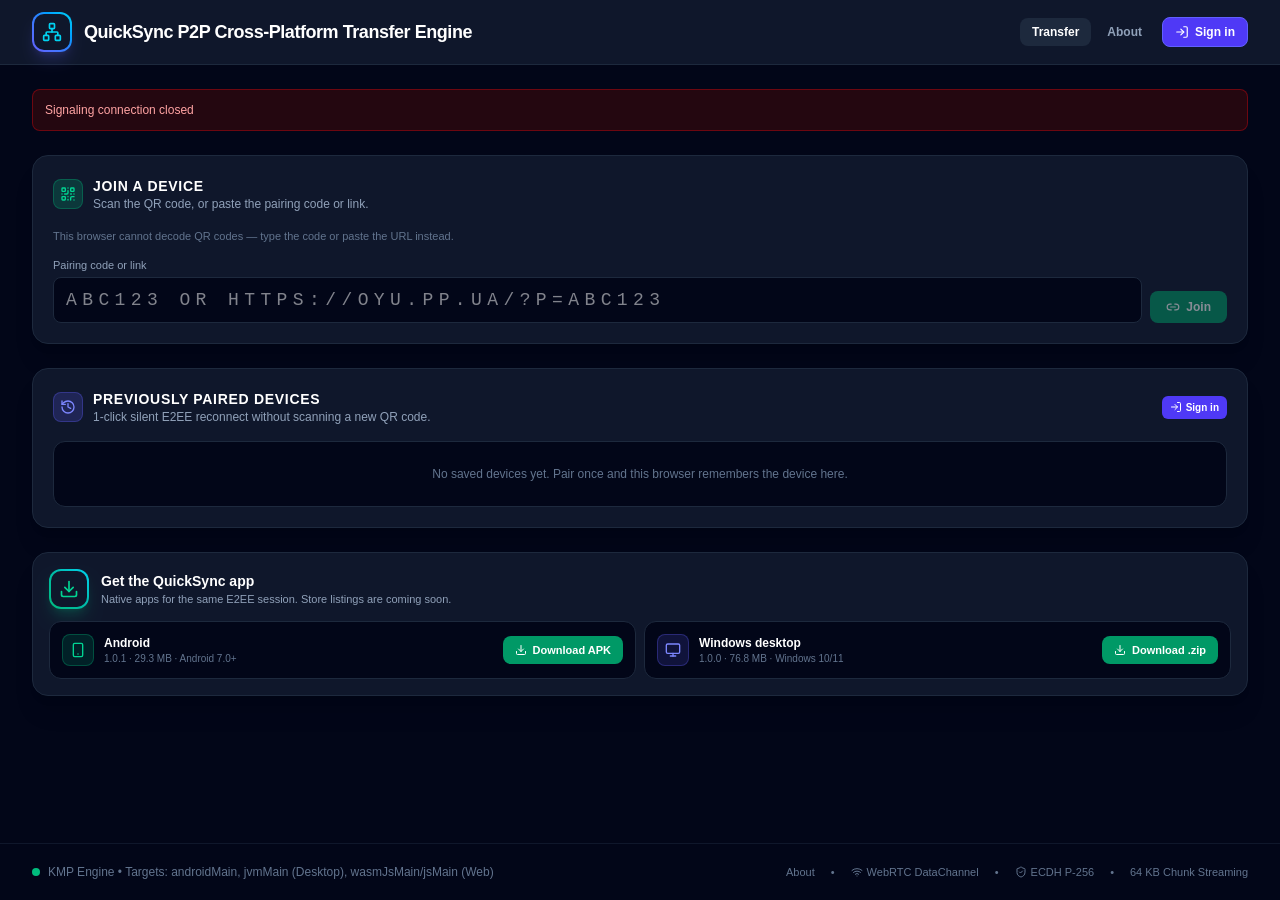
==== commit 5061412e: "QuickSync: refresh app download sizes" ====
--- a/index.html
+++ b/index.html
@@ -9,7 +9,7 @@
     <meta property="og:description" content="Kotlin Multiplatform & Compose real-time P2P file transfer prototype with WebRTC, LAN fallback, and zero-storage signaling relay." />
     <meta property="og:type" content="website" />
     <meta name="twitter:card" content="summary_large_image" />
-    <script type="module" crossorigin src="/assets/index-BfbTBqk3.js"></script>
+    <script type="module" crossorigin src="/assets/index-ClD9nMif.js"></script>
     <link rel="stylesheet" crossorigin href="/assets/index-D4fVG_n1.css">
   </head>
   <body>
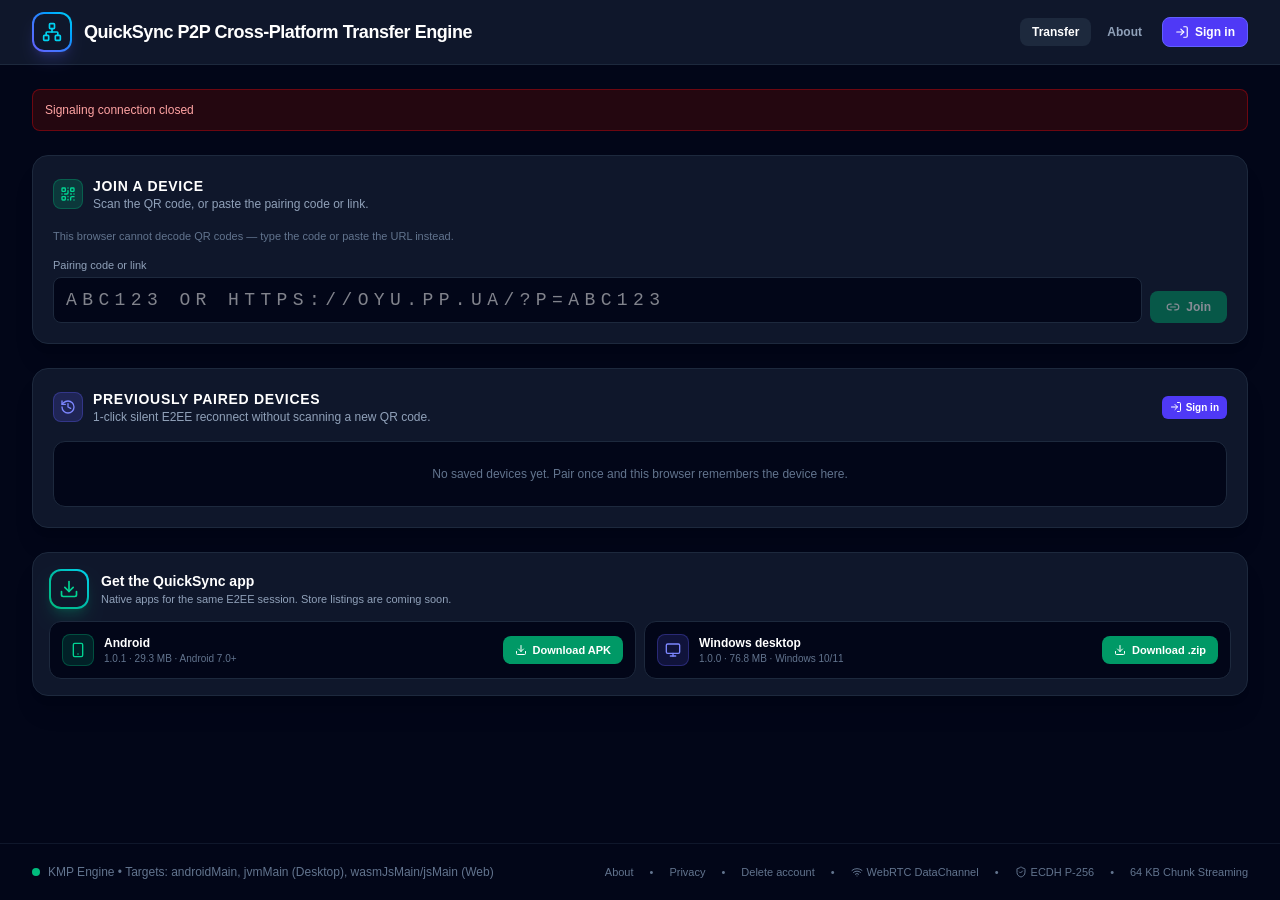
==== commit d4c35dd8: "QuickSync: deploy web build with privacy and delete-account pages Rebuilt bundle (index-Q3ikXt1y.js," ====
--- a/index.html
+++ b/index.html
@@ -9,8 +9,8 @@
     <meta property="og:description" content="Kotlin Multiplatform & Compose real-time P2P file transfer prototype with WebRTC, LAN fallback, and zero-storage signaling relay." />
     <meta property="og:type" content="website" />
     <meta name="twitter:card" content="summary_large_image" />
-    <script type="module" crossorigin src="/assets/index-ClD9nMif.js"></script>
-    <link rel="stylesheet" crossorigin href="/assets/index-D4fVG_n1.css">
+    <script type="module" crossorigin src="/assets/index-Q3ikXt1y.js"></script>
+    <link rel="stylesheet" crossorigin href="/assets/index-CwuXNsq2.css">
   </head>
   <body>
     <div id="root"></div>
--- a/assets/index-CwuXNsq2.css
+++ b/assets/index-CwuXNsq2.css
@@ -0,0 +1,2 @@
+/*! tailwindcss v4.3.5 | MIT License | https://tailwindcss.com */
+@layer properties{@supports (((-webkit-hyphens:none)) and (not (margin-trim:block))) or ((-moz-orient:inline) and (not (color:rgb(from red r g b)))){*,:before,:after,::backdrop{--tw-translate-x:0;--tw-translate-y:0;--tw-translate-z:0;--tw-space-y-reverse:0;--tw-border-style:solid;--tw-gradient-position:initial;--tw-gradient-from:#0000;--tw-gradient-via:#0000;--tw-gradient-to:#0000;--tw-gradient-stops:initial;--tw-gradient-via-stops:initial;--tw-gradient-from-position:0%;--tw-gradient-via-position:50%;--tw-gradient-to-position:100%;--tw-leading:initial;--tw-font-weight:initial;--tw-tracking:initial;--tw-shadow:0 0 #0000;--tw-shadow-color:initial;--tw-shadow-alpha:100%;--tw-inset-shadow:0 0 #0000;--tw-inset-shadow-color:initial;--tw-inset-shadow-alpha:100%;--tw-ring-color:initial;--tw-ring-shadow:0 0 #0000;--tw-inset-ring-color:initial;--tw-inset-ring-shadow:0 0 #0000;--tw-ring-inset:initial;--tw-ring-offset-width:0px;--tw-ring-offset-color:#fff;--tw-ring-offset-shadow:0 0 #0000;--tw-outline-style:solid;--tw-blur:initial;--tw-brightness:initial;--tw-contrast:initial;--tw-grayscale:initial;--tw-hue-rotate:initial;--tw-invert:initial;--tw-opacity:initial;--tw-saturate:initial;--tw-sepia:initial;--tw-drop-shadow:initial;--tw-drop-shadow-color:initial;--tw-drop-shadow-alpha:100%;--tw-drop-shadow-size:initial;--tw-backdrop-blur:initial;--tw-backdrop-brightness:initial;--tw-backdrop-contrast:initial;--tw-backdrop-grayscale:initial;--tw-backdrop-hue-rotate:initial;--tw-backdrop-invert:initial;--tw-backdrop-opacity:initial;--tw-backdrop-saturate:initial;--tw-backdrop-sepia:initial;--tw-duration:initial}}}@layer theme{:root,:host{--font-sans:-apple-system, BlinkMacSystemFont, "Segoe UI", Roboto, "Helvetica Neue", "Noto Sans", Arial, sans-serif, "Apple Color Emoji", "Segoe UI Emoji", "Segoe UI Symbol", "Noto Color Emoji";--font-mono:ui-monospace, SFMono-Regular, Menlo, Monaco, Consolas, "Liberation Mono", "Courier New", monospace;--color-red-300:oklch(80.8% .114 19.571);--color-red-400:oklch(70.4% .191 22.216);--color-red-500:oklch(63.7% .237 25.331);--color-red-600:oklch(57.7% .245 27.325);--color-red-800:oklch(44.4% .177 26.899);--color-red-900:oklch(39.6% .141 25.723);--color-red-950:oklch(25.8% .092 26.042);--color-amber-200:oklch(92.4% .12 95.746);--color-amber-300:oklch(87.9% .169 91.605);--color-amber-400:oklch(82.8% .189 84.429);--color-amber-500:oklch(76.9% .188 70.08);--color-amber-800:oklch(47.3% .137 46.201);--color-amber-900:oklch(41.4% .112 45.904);--color-amber-950:oklch(27.9% .077 45.635);--color-emerald-300:oklch(84.5% .143 164.978);--color-emerald-400:oklch(76.5% .177 163.223);--color-emerald-500:oklch(69.6% .17 162.48);--color-emerald-600:oklch(59.6% .145 163.225);--color-emerald-800:oklch(43.2% .095 166.913);--color-emerald-950:oklch(26.2% .051 172.552);--color-teal-500:oklch(70.4% .14 182.503);--color-cyan-400:oklch(78.9% .154 211.53);--color-blue-500:oklch(62.3% .214 259.815);--color-indigo-200:oklch(87% .065 274.039);--color-indigo-300:oklch(78.5% .115 274.713);--color-indigo-400:oklch(67.3% .182 276.935);--color-indigo-500:oklch(58.5% .233 277.117);--color-indigo-600:oklch(51.1% .262 276.966);--color-indigo-800:oklch(39.8% .195 277.366);--color-indigo-950:oklch(25.7% .09 281.288);--color-slate-100:oklch(96.8% .007 247.896);--color-slate-200:oklch(92.9% .013 255.508);--color-slate-300:oklch(86.9% .022 252.894);--color-slate-400:oklch(70.4% .04 256.788);--color-slate-500:oklch(55.4% .046 257.417);--color-slate-600:oklch(44.6% .043 257.281);--color-slate-700:oklch(37.2% .044 257.287);--color-slate-800:oklch(27.9% .041 260.031);--color-slate-900:oklch(20.8% .042 265.755);--color-slate-950:oklch(12.9% .042 264.695);--color-white:#fff;--spacing:.25rem;--container-md:28rem;--container-7xl:80rem;--text-xs:.75rem;--text-xs--line-height:calc(1 / .75);--text-sm:.875rem;--text-sm--line-height:calc(1.25 / .875);--text-lg:1.125rem;--text-lg--line-height:calc(1.75 / 1.125);--text-2xl:1.5rem;--text-2xl--line-height:calc(2 / 1.5);--font-weight-medium:500;--font-weight-semibold:600;--font-weight-bold:700;--tracking-tight:-.025em;--tracking-wide:.025em;--tracking-wider:.05em;--leading-relaxed:1.625;--radius-md:.375rem;--radius-lg:.5rem;--radius-xl:.75rem;--radius-2xl:1rem;--animate-spin:spin 1s linear infinite;--animate-pulse:pulse 2s cubic-bezier(.4, 0, .6, 1) infinite;--blur-sm:8px;--default-transition-duration:.15s;--default-transition-timing-function:cubic-bezier(.4, 0, .2, 1);--default-font-family:var(--font-sans);--default-mono-font-family:var(--font-mono)}}@layer base{*,:after,:before,::backdrop{box-sizing:border-box;border:0 solid;margin:0;padding:0}::file-selector-button{box-sizing:border-box;border:0 solid;margin:0;padding:0}html,:host{-webkit-text-size-adjust:100%;tab-size:4;line-height:1.5;font-family:var(--default-font-family,-apple-system, BlinkMacSystemFont, "Segoe UI", Roboto, "Helvetica Neue", "Noto Sans", Arial, sans-serif, "Apple Color Emoji", "Segoe UI Emoji", "Segoe UI Symbol", "Noto Color Emoji");font-feature-settings:var(--default-font-feature-settings,normal);font-variation-settings:var(--default-font-variation-settings,normal);-webkit-tap-highlight-color:transparent}hr{height:0;color:inherit;border-top-width:1px}abbr:where([title]){-webkit-text-decoration:underline dotted;text-decoration:underline dotted}h1,h2,h3,h4,h5,h6{font-size:inherit;font-weight:inherit}a{color:inherit;-webkit-text-decoration:inherit;-webkit-text-decoration:inherit;-webkit-text-decoration:inherit;-webkit-text-decoration:inherit;text-decoration:inherit}b,strong{font-weight:bolder}code,kbd,samp,pre{font-family:var(--default-mono-font-family,ui-monospace, SFMono-Regular, Menlo, Monaco, Consolas, "Liberation Mono", "Courier New", monospace);font-feature-settings:var(--default-mono-font-feature-settings,normal);font-variation-settings:var(--default-mono-font-variation-settings,normal);font-size:1em}small{font-size:80%}sub,sup{vertical-align:baseline;font-size:75%;line-height:0;position:relative}sub{bottom:-.25em}sup{top:-.5em}table{text-indent:0;border-color:inherit;border-collapse:collapse}:-moz-focusring:where(:not(iframe)){outline:auto}progress{vertical-align:baseline}summary{display:list-item}ol,ul,menu{list-style:none}img,svg,video,canvas,audio,iframe,embed,object{vertical-align:middle;display:block}img,video{max-width:100%;height:auto}button,input,select,optgroup,textarea{font:inherit;font-feature-settings:inherit;font-variation-settings:inherit;letter-spacing:inherit;color:inherit;opacity:1;background-color:#0000;border-radius:0}::file-selector-button{font:inherit;font-feature-settings:inherit;font-variation-settings:inherit;letter-spacing:inherit;color:inherit;opacity:1;background-color:#0000;border-radius:0}:where(select:is([multiple],[size])) optgroup{font-weight:bolder}:where(select:is([multiple],[size])) optgroup option{padding-inline-start:20px}::file-selector-button{margin-inline-end:4px}::placeholder{opacity:1}@supports (not ((-webkit-appearance:-apple-pay-button))) or (contain-intrinsic-size:1px){::placeholder{color:currentColor}@supports (color:color-mix(in lab, red, red)){::placeholder{color:color-mix(in oklab, currentcolor 50%, transparent)}}}textarea{resize:vertical}::-webkit-search-decoration{-webkit-appearance:none}::-webkit-date-and-time-value{min-height:1lh;text-align:inherit}::-webkit-datetime-edit{display:inline-flex}::-webkit-datetime-edit-fields-wrapper{padding:0}::-webkit-datetime-edit{padding-block:0}::-webkit-datetime-edit-year-field{padding-block:0}::-webkit-datetime-edit-month-field{padding-block:0}::-webkit-datetime-edit-day-field{padding-block:0}::-webkit-datetime-edit-hour-field{padding-block:0}::-webkit-datetime-edit-minute-field{padding-block:0}::-webkit-datetime-edit-second-field{padding-block:0}::-webkit-datetime-edit-millisecond-field{padding-block:0}::-webkit-datetime-edit-meridiem-field{padding-block:0}::-webkit-calendar-picker-indicator{line-height:1}:-moz-ui-invalid{box-shadow:none}button,input:where([type=button],[type=reset],[type=submit]){appearance:button}::file-selector-button{appearance:button}::-webkit-inner-spin-button{height:auto}::-webkit-outer-spin-button{height:auto}[hidden]:where(:not([hidden=until-found])){display:none!important}}@layer components;@layer utilities{.invisible{visibility:hidden}.visible{visibility:visible}.sr-only{clip-path:inset(50%);white-space:nowrap;border-width:0;width:1px;height:1px;margin:-1px;padding:0;position:absolute;overflow:hidden}.absolute{position:absolute}.fixed{position:fixed}.relative{position:relative}.static{position:static}.inset-0{inset:0}.top-1\/2{top:50%}.top-3{top:calc(var(--spacing) * 3)}.right-1\.5{right:calc(var(--spacing) * 1.5)}.right-3{right:calc(var(--spacing) * 3)}.z-50{z-index:50}.container{width:100%}@media (width>=40rem){.container{max-width:40rem}}@media (width>=48rem){.container{max-width:48rem}}@media (width>=64rem){.container{max-width:64rem}}@media (width>=80rem){.container{max-width:80rem}}@media (width>=96rem){.container{max-width:96rem}}.mx-auto{margin-inline:auto}.mt-0\.5{margin-top:calc(var(--spacing) * .5)}.mt-1{margin-top:var(--spacing)}.mt-2{margin-top:calc(var(--spacing) * 2)}.mt-3{margin-top:calc(var(--spacing) * 3)}.mt-4{margin-top:calc(var(--spacing) * 4)}.mr-6{margin-right:calc(var(--spacing) * 6)}.mb-0\.5{margin-bottom:calc(var(--spacing) * .5)}.mb-1{margin-bottom:var(--spacing)}.mb-1\.5{margin-bottom:calc(var(--spacing) * 1.5)}.mb-3{margin-bottom:calc(var(--spacing) * 3)}.mb-4{margin-bottom:calc(var(--spacing) * 4)}.ml-6{margin-left:calc(var(--spacing) * 6)}.ml-auto{margin-left:auto}.block{display:block}.contents{display:contents}.flex{display:flex}.grid{display:grid}.hidden{display:none}.inline{display:inline}.inline-flex{display:inline-flex}.table{display:table}.h-1\.5{height:calc(var(--spacing) * 1.5)}.h-2{height:calc(var(--spacing) * 2)}.h-3{height:calc(var(--spacing) * 3)}.h-3\.5{height:calc(var(--spacing) * 3.5)}.h-4{height:calc(var(--spacing) * 4)}.h-5{height:calc(var(--spacing) * 5)}.h-8{height:calc(var(--spacing) * 8)}.h-10{height:calc(var(--spacing) * 10)}.h-56{height:calc(var(--spacing) * 56)}.h-full{height:100%}.max-h-64{max-height:calc(var(--spacing) * 64)}.max-h-\[240px\]{max-height:240px}.max-h-\[320px\]{max-height:320px}.max-h-\[calc\(100vh-2rem\)\]{max-height:calc(100vh - 2rem)}.min-h-\[40px\]{min-height:40px}.min-h-\[160px\]{min-height:160px}.min-h-\[220px\]{min-height:220px}.min-h-screen{min-height:100vh}.w-2{width:calc(var(--spacing) * 2)}.w-3{width:calc(var(--spacing) * 3)}.w-3\.5{width:calc(var(--spacing) * 3.5)}.w-4{width:calc(var(--spacing) * 4)}.w-5{width:calc(var(--spacing) * 5)}.w-8{width:calc(var(--spacing) * 8)}.w-10{width:calc(var(--spacing) * 10)}.w-56{width:calc(var(--spacing) * 56)}.w-full{width:100%}.max-w-7xl{max-width:var(--container-7xl)}.max-w-\[160px\]{max-width:160px}.max-w-md{max-width:var(--container-md)}.min-w-0{min-width:0}.min-w-\[180px\]{min-width:180px}.flex-1{flex:1}.shrink-0{flex-shrink:0}.grow{flex-grow:1}.border-collapse{border-collapse:collapse}.-translate-y-1\/2{--tw-translate-y:calc(calc(1 / 2 * 100%) * -1);translate:var(--tw-translate-x) var(--tw-translate-y)}.animate-pulse{animation:var(--animate-pulse)}.animate-spin{animation:var(--animate-spin)}.cursor-pointer{cursor:pointer}.grid-cols-1{grid-template-columns:repeat(1,minmax(0,1fr))}.grid-cols-2{grid-template-columns:repeat(2,minmax(0,1fr))}.flex-col{flex-direction:column}.flex-wrap{flex-wrap:wrap}.items-center{align-items:center}.items-end{align-items:flex-end}.items-start{align-items:flex-start}.justify-between{justify-content:space-between}.justify-center{justify-content:center}.gap-1{gap:var(--spacing)}.gap-1\.5{gap:calc(var(--spacing) * 1.5)}.gap-2{gap:calc(var(--spacing) * 2)}.gap-2\.5{gap:calc(var(--spacing) * 2.5)}.gap-3{gap:calc(var(--spacing) * 3)}.gap-4{gap:calc(var(--spacing) * 4)}.gap-6{gap:calc(var(--spacing) * 6)}:where(.space-y-1\.5>:not(:last-child)){--tw-space-y-reverse:0;margin-block-start:calc(calc(var(--spacing) * 1.5) * var(--tw-space-y-reverse));margin-block-end:calc(calc(var(--spacing) * 1.5) * calc(1 - var(--tw-space-y-reverse)))}:where(.space-y-2>:not(:last-child)){--tw-space-y-reverse:0;margin-block-start:calc(calc(var(--spacing) * 2) * var(--tw-space-y-reverse));margin-block-end:calc(calc(var(--spacing) * 2) * calc(1 - var(--tw-space-y-reverse)))}:where(.space-y-4>:not(:last-child)){--tw-space-y-reverse:0;margin-block-start:calc(calc(var(--spacing) * 4) * var(--tw-space-y-reverse));margin-block-end:calc(calc(var(--spacing) * 4) * calc(1 - var(--tw-space-y-reverse)))}:where(.space-y-6>:not(:last-child)){--tw-space-y-reverse:0;margin-block-start:calc(calc(var(--spacing) * 6) * var(--tw-space-y-reverse));margin-block-end:calc(calc(var(--spacing) * 6) * calc(1 - var(--tw-space-y-reverse)))}.truncate{text-overflow:ellipsis;white-space:nowrap;overflow:hidden}.overflow-hidden{overflow:hidden}.overflow-y-auto{overflow-y:auto}.rounded{border-radius:.25rem}.rounded-2xl{border-radius:var(--radius-2xl)}.rounded-\[10px\]{border-radius:10px}.rounded-full{border-radius:2147483647px}.rounded-lg{border-radius:var(--radius-lg)}.rounded-md{border-radius:var(--radius-md)}.rounded-xl{border-radius:var(--radius-xl)}.border{border-style:var(--tw-border-style);border-width:1px}.border-t{border-top-style:var(--tw-border-style);border-top-width:1px}.border-b{border-bottom-style:var(--tw-border-style);border-bottom-width:1px}.border-amber-500\/30{border-color:#f99c004d}@supports (color:color-mix(in lab, red, red)){.border-amber-500\/30{border-color:color-mix(in oklab, var(--color-amber-500) 30%, transparent)}}.border-amber-800\/60{border-color:#953d0099}@supports (color:color-mix(in lab, red, red)){.border-amber-800\/60{border-color:color-mix(in oklab, var(--color-amber-800) 60%, transparent)}}.border-amber-900\/60{border-color:#7b330699}@supports (color:color-mix(in lab, red, red)){.border-amber-900\/60{border-color:color-mix(in oklab, var(--color-amber-900) 60%, transparent)}}.border-emerald-500\/30{border-color:#00bb7f4d}@supports (color:color-mix(in lab, red, red)){.border-emerald-500\/30{border-color:color-mix(in oklab, var(--color-emerald-500) 30%, transparent)}}.border-emerald-500\/40{border-color:#00bb7f66}@supports (color:color-mix(in lab, red, red)){.border-emerald-500\/40{border-color:color-mix(in oklab, var(--color-emerald-500) 40%, transparent)}}.border-emerald-800\/60{border-color:#005f4699}@supports (color:color-mix(in lab, red, red)){.border-emerald-800\/60{border-color:color-mix(in oklab, var(--color-emerald-800) 60%, transparent)}}.border-indigo-500{border-color:var(--color-indigo-500)}.border-indigo-500\/30{border-color:#625fff4d}@supports (color:color-mix(in lab, red, red)){.border-indigo-500\/30{border-color:color-mix(in oklab, var(--color-indigo-500) 30%, transparent)}}.border-indigo-800\/40{border-color:#372aac66}@supports (color:color-mix(in lab, red, red)){.border-indigo-800\/40{border-color:color-mix(in oklab, var(--color-indigo-800) 40%, transparent)}}.border-indigo-800\/60{border-color:#372aac99}@supports (color:color-mix(in lab, red, red)){.border-indigo-800\/60{border-color:color-mix(in oklab, var(--color-indigo-800) 60%, transparent)}}.border-red-800\/60{border-color:#9f071299}@supports (color:color-mix(in lab, red, red)){.border-red-800\/60{border-color:color-mix(in oklab, var(--color-red-800) 60%, transparent)}}.border-red-900\/60{border-color:#82181a99}@supports (color:color-mix(in lab, red, red)){.border-red-900\/60{border-color:color-mix(in oklab, var(--color-red-900) 60%, transparent)}}.border-slate-200{border-color:var(--color-slate-200)}.border-slate-600{border-color:var(--color-slate-600)}.border-slate-700{border-color:var(--color-slate-700)}.border-slate-700\/60{border-color:#31415899}@supports (color:color-mix(in lab, red, red)){.border-slate-700\/60{border-color:color-mix(in oklab, var(--color-slate-700) 60%, transparent)}}.border-slate-800{border-color:var(--color-slate-800)}.border-slate-900{border-color:var(--color-slate-900)}.bg-amber-500\/20{background-color:#f99c0033}@supports (color:color-mix(in lab, red, red)){.bg-amber-500\/20{background-color:color-mix(in oklab, var(--color-amber-500) 20%, transparent)}}.bg-amber-900\/40{background-color:#7b330666}@supports (color:color-mix(in lab, red, red)){.bg-amber-900\/40{background-color:color-mix(in oklab, var(--color-amber-900) 40%, transparent)}}.bg-amber-950\/40{background-color:#46190166}@supports (color:color-mix(in lab, red, red)){.bg-amber-950\/40{background-color:color-mix(in oklab, var(--color-amber-950) 40%, transparent)}}.bg-emerald-400{background-color:var(--color-emerald-400)}.bg-emerald-500{background-color:var(--color-emerald-500)}.bg-emerald-500\/15{background-color:#00bb7f26}@supports (color:color-mix(in lab, red, red)){.bg-emerald-500\/15{background-color:color-mix(in oklab, var(--color-emerald-500) 15%, transparent)}}.bg-emerald-500\/20{background-color:#00bb7f33}@supports (color:color-mix(in lab, red, red)){.bg-emerald-500\/20{background-color:color-mix(in oklab, var(--color-emerald-500) 20%, transparent)}}.bg-emerald-600{background-color:var(--color-emerald-600)}.bg-emerald-950\/50{background-color:#002c2280}@supports (color:color-mix(in lab, red, red)){.bg-emerald-950\/50{background-color:color-mix(in oklab, var(--color-emerald-950) 50%, transparent)}}.bg-indigo-500\/15{background-color:#625fff26}@supports (color:color-mix(in lab, red, red)){.bg-indigo-500\/15{background-color:color-mix(in oklab, var(--color-indigo-500) 15%, transparent)}}.bg-indigo-500\/20{background-color:#625fff33}@supports (color:color-mix(in lab, red, red)){.bg-indigo-500\/20{background-color:color-mix(in oklab, var(--color-indigo-500) 20%, transparent)}}.bg-indigo-600{background-color:var(--color-indigo-600)}.bg-indigo-950\/40{background-color:#1e1a4d66}@supports (color:color-mix(in lab, red, red)){.bg-indigo-950\/40{background-color:color-mix(in oklab, var(--color-indigo-950) 40%, transparent)}}.bg-indigo-950\/50{background-color:#1e1a4d80}@supports (color:color-mix(in lab, red, red)){.bg-indigo-950\/50{background-color:color-mix(in oklab, var(--color-indigo-950) 50%, transparent)}}.bg-indigo-950\/60{background-color:#1e1a4d99}@supports (color:color-mix(in lab, red, red)){.bg-indigo-950\/60{background-color:color-mix(in oklab, var(--color-indigo-950) 60%, transparent)}}.bg-red-500{background-color:var(--color-red-500)}.bg-red-600{background-color:var(--color-red-600)}.bg-red-950\/40{background-color:#46080966}@supports (color:color-mix(in lab, red, red)){.bg-red-950\/40{background-color:color-mix(in oklab, var(--color-red-950) 40%, transparent)}}.bg-red-950\/50{background-color:#46080980}@supports (color:color-mix(in lab, red, red)){.bg-red-950\/50{background-color:color-mix(in oklab, var(--color-red-950) 50%, transparent)}}.bg-slate-600{background-color:var(--color-slate-600)}.bg-slate-700{background-color:var(--color-slate-700)}.bg-slate-800{background-color:var(--color-slate-800)}.bg-slate-800\/80{background-color:#1d293dcc}@supports (color:color-mix(in lab, red, red)){.bg-slate-800\/80{background-color:color-mix(in oklab, var(--color-slate-800) 80%, transparent)}}.bg-slate-900{background-color:var(--color-slate-900)}.bg-slate-950{background-color:var(--color-slate-950)}.bg-slate-950\/70{background-color:#020618b3}@supports (color:color-mix(in lab, red, red)){.bg-slate-950\/70{background-color:color-mix(in oklab, var(--color-slate-950) 70%, transparent)}}.bg-slate-950\/80{background-color:#020618cc}@supports (color:color-mix(in lab, red, red)){.bg-slate-950\/80{background-color:color-mix(in oklab, var(--color-slate-950) 80%, transparent)}}.bg-white{background-color:var(--color-white)}.bg-gradient-to-r{--tw-gradient-position:to right in oklab;background-image:linear-gradient(var(--tw-gradient-stops))}.bg-gradient-to-tr{--tw-gradient-position:to top right in oklab;background-image:linear-gradient(var(--tw-gradient-stops))}.from-emerald-500{--tw-gradient-from:var(--color-emerald-500);--tw-gradient-stops:var(--tw-gradient-via-stops,var(--tw-gradient-position), var(--tw-gradient-from) var(--tw-gradient-from-position), var(--tw-gradient-to) var(--tw-gradient-to-position))}.from-indigo-500{--tw-gradient-from:var(--color-indigo-500);--tw-gradient-stops:var(--tw-gradient-via-stops,var(--tw-gradient-position), var(--tw-gradient-from) var(--tw-gradient-from-position), var(--tw-gradient-to) var(--tw-gradient-to-position))}.via-blue-500{--tw-gradient-via:var(--color-blue-500);--tw-gradient-via-stops:var(--tw-gradient-position), var(--tw-gradient-from) var(--tw-gradient-from-position), var(--tw-gradient-via) var(--tw-gradient-via-position), var(--tw-gradient-to) var(--tw-gradient-to-position);--tw-gradient-stops:var(--tw-gradient-via-stops)}.via-teal-500{--tw-gradient-via:var(--color-teal-500);--tw-gradient-via-stops:var(--tw-gradient-position), var(--tw-gradient-from) var(--tw-gradient-from-position), var(--tw-gradient-via) var(--tw-gradient-via-position), var(--tw-gradient-to) var(--tw-gradient-to-position);--tw-gradient-stops:var(--tw-gradient-via-stops)}.to-cyan-400{--tw-gradient-to:var(--color-cyan-400);--tw-gradient-stops:var(--tw-gradient-via-stops,var(--tw-gradient-position), var(--tw-gradient-from) var(--tw-gradient-from-position), var(--tw-gradient-to) var(--tw-gradient-to-position))}.to-emerald-400{--tw-gradient-to:var(--color-emerald-400);--tw-gradient-stops:var(--tw-gradient-via-stops,var(--tw-gradient-position), var(--tw-gradient-from) var(--tw-gradient-from-position), var(--tw-gradient-to) var(--tw-gradient-to-position))}.object-cover{object-fit:cover}.p-0\.5{padding:calc(var(--spacing) * .5)}.p-1\.5{padding:calc(var(--spacing) * 1.5)}.p-2{padding:calc(var(--spacing) * 2)}.p-2\.5{padding:calc(var(--spacing) * 2.5)}.p-3{padding:calc(var(--spacing) * 3)}.p-4{padding:calc(var(--spacing) * 4)}.p-5{padding:calc(var(--spacing) * 5)}.p-6{padding:calc(var(--spacing) * 6)}.px-2{padding-inline:calc(var(--spacing) * 2)}.px-2\.5{padding-inline:calc(var(--spacing) * 2.5)}.px-3{padding-inline:calc(var(--spacing) * 3)}.px-4{padding-inline:calc(var(--spacing) * 4)}.px-6{padding-inline:calc(var(--spacing) * 6)}.py-1{padding-block:var(--spacing)}.py-1\.5{padding-block:calc(var(--spacing) * 1.5)}.py-2{padding-block:calc(var(--spacing) * 2)}.py-3{padding-block:calc(var(--spacing) * 3)}.py-5{padding-block:calc(var(--spacing) * 5)}.py-6{padding-block:calc(var(--spacing) * 6)}.py-8{padding-block:calc(var(--spacing) * 8)}.pt-3{padding-top:calc(var(--spacing) * 3)}.pr-1{padding-right:var(--spacing)}.pr-8{padding-right:calc(var(--spacing) * 8)}.pr-10{padding-right:calc(var(--spacing) * 10)}.text-center{text-align:center}.font-mono{font-family:var(--font-mono)}.font-sans{font-family:var(--font-sans)}.text-2xl{font-size:var(--text-2xl);line-height:var(--tw-leading,var(--text-2xl--line-height))}.text-lg{font-size:var(--text-lg);line-height:var(--tw-leading,var(--text-lg--line-height))}.text-sm{font-size:var(--text-sm);line-height:var(--tw-leading,var(--text-sm--line-height))}.text-xs{font-size:var(--text-xs);line-height:var(--tw-leading,var(--text-xs--line-height))}.text-\[10px\]{font-size:10px}.text-\[11px\]{font-size:11px}.leading-relaxed{--tw-leading:var(--leading-relaxed);line-height:var(--leading-relaxed)}.font-bold{--tw-font-weight:var(--font-weight-bold);font-weight:var(--font-weight-bold)}.font-medium{--tw-font-weight:var(--font-weight-medium);font-weight:var(--font-weight-medium)}.font-semibold{--tw-font-weight:var(--font-weight-semibold);font-weight:var(--font-weight-semibold)}.tracking-\[0\.3em\]{--tw-tracking:.3em;letter-spacing:.3em}.tracking-\[0\.35em\]{--tw-tracking:.35em;letter-spacing:.35em}.tracking-tight{--tw-tracking:var(--tracking-tight);letter-spacing:var(--tracking-tight)}.tracking-wide{--tw-tracking:var(--tracking-wide);letter-spacing:var(--tracking-wide)}.tracking-wider{--tw-tracking:var(--tracking-wider);letter-spacing:var(--tracking-wider)}.break-words{overflow-wrap:break-word}.break-all{word-break:break-all}.text-amber-200{color:var(--color-amber-200)}.text-amber-300{color:var(--color-amber-300)}.text-amber-400{color:var(--color-amber-400)}.text-cyan-400{color:var(--color-cyan-400)}.text-emerald-300{color:var(--color-emerald-300)}.text-emerald-400{color:var(--color-emerald-400)}.text-indigo-200{color:var(--color-indigo-200)}.text-indigo-300{color:var(--color-indigo-300)}.text-indigo-400{color:var(--color-indigo-400)}.text-red-300{color:var(--color-red-300)}.text-red-400{color:var(--color-red-400)}.text-slate-100{color:var(--color-slate-100)}.text-slate-200{color:var(--color-slate-200)}.text-slate-300{color:var(--color-slate-300)}.text-slate-400{color:var(--color-slate-400)}.text-slate-500{color:var(--color-slate-500)}.text-slate-600{color:var(--color-slate-600)}.text-white{color:var(--color-white)}.lowercase{text-transform:lowercase}.uppercase{text-transform:uppercase}.placeholder-slate-500::placeholder{color:var(--color-slate-500)}.shadow-2xl{--tw-shadow:0 25px 50px -12px var(--tw-shadow-color,#00000040);box-shadow:var(--tw-inset-shadow), var(--tw-inset-ring-shadow), var(--tw-ring-offset-shadow), var(--tw-ring-shadow), var(--tw-shadow)}.shadow-\[0_0_6px_rgba\(52\,211\,153\,0\.8\)\]{--tw-shadow:0 0 6px var(--tw-shadow-color,#34d399cc);box-shadow:var(--tw-inset-shadow), var(--tw-inset-ring-shadow), var(--tw-ring-offset-shadow), var(--tw-ring-shadow), var(--tw-shadow)}.shadow-lg{--tw-shadow:0 10px 15px -3px var(--tw-shadow-color,#0000001a), 0 4px 6px -4px var(--tw-shadow-color,#0000001a);box-shadow:var(--tw-inset-shadow), var(--tw-inset-ring-shadow), var(--tw-ring-offset-shadow), var(--tw-ring-shadow), var(--tw-shadow)}.shadow-xl{--tw-shadow:0 20px 25px -5px var(--tw-shadow-color,#0000001a), 0 8px 10px -6px var(--tw-shadow-color,#0000001a);box-shadow:var(--tw-inset-shadow), var(--tw-inset-ring-shadow), var(--tw-ring-offset-shadow), var(--tw-ring-shadow), var(--tw-shadow)}.ring{--tw-ring-shadow:var(--tw-ring-inset, ) 0 0 0 calc(1px + var(--tw-ring-offset-width)) var(--tw-ring-color,currentcolor);box-shadow:var(--tw-inset-shadow), var(--tw-inset-ring-shadow), var(--tw-ring-offset-shadow), var(--tw-ring-shadow), var(--tw-shadow)}.shadow-emerald-500\/20{--tw-shadow-color:#00bb7f33}@supports (color:color-mix(in lab, red, red)){.shadow-emerald-500\/20{--tw-shadow-color:color-mix(in oklab, color-mix(in oklab, var(--color-emerald-500) 20%, transparent) var(--tw-shadow-alpha), transparent)}}.shadow-indigo-500\/20{--tw-shadow-color:#625fff33}@supports (color:color-mix(in lab, red, red)){.shadow-indigo-500\/20{--tw-shadow-color:color-mix(in oklab, color-mix(in oklab, var(--color-indigo-500) 20%, transparent) var(--tw-shadow-alpha), transparent)}}.outline{outline-style:var(--tw-outline-style);outline-width:1px}.filter{filter:var(--tw-blur, ) var(--tw-brightness, ) var(--tw-contrast, ) var(--tw-grayscale, ) var(--tw-hue-rotate, ) var(--tw-invert, ) var(--tw-saturate, ) var(--tw-sepia, ) var(--tw-drop-shadow, )}.backdrop-blur-sm{--tw-backdrop-blur:blur(var(--blur-sm));-webkit-backdrop-filter:var(--tw-backdrop-blur, ) var(--tw-backdrop-brightness, ) var(--tw-backdrop-contrast, ) var(--tw-backdrop-grayscale, ) var(--tw-backdrop-hue-rotate, ) var(--tw-backdrop-invert, ) var(--tw-backdrop-opacity, ) var(--tw-backdrop-saturate, ) var(--tw-backdrop-sepia, );backdrop-filter:var(--tw-backdrop-blur, ) var(--tw-backdrop-brightness, ) var(--tw-backdrop-contrast, ) var(--tw-backdrop-grayscale, ) var(--tw-backdrop-hue-rotate, ) var(--tw-backdrop-invert, ) var(--tw-backdrop-opacity, ) var(--tw-backdrop-saturate, ) var(--tw-backdrop-sepia, )}.transition-all{transition-property:all;transition-timing-function:var(--tw-ease,var(--default-transition-timing-function));transition-duration:var(--tw-duration,var(--default-transition-duration))}.transition-colors{transition-property:color,background-color,border-color,outline-color,text-decoration-color,fill,stroke,--tw-gradient-from,--tw-gradient-via,--tw-gradient-to;transition-timing-function:var(--tw-ease,var(--default-transition-timing-function));transition-duration:var(--tw-duration,var(--default-transition-duration))}.duration-150{--tw-duration:.15s;transition-duration:.15s}.selection\:bg-indigo-500 ::selection{background-color:var(--color-indigo-500)}.selection\:bg-indigo-500::selection{background-color:var(--color-indigo-500)}.selection\:text-white ::selection{color:var(--color-white)}.selection\:text-white::selection{color:var(--color-white)}@media (hover:hover){.hover\:bg-amber-900\/70:hover{background-color:#7b3306b3}@supports (color:color-mix(in lab, red, red)){.hover\:bg-amber-900\/70:hover{background-color:color-mix(in oklab, var(--color-amber-900) 70%, transparent)}}.hover\:bg-emerald-500:hover{background-color:var(--color-emerald-500)}.hover\:bg-indigo-500:hover{background-color:var(--color-indigo-500)}.hover\:bg-red-500:hover{background-color:var(--color-red-500)}.hover\:bg-red-950\/40:hover{background-color:#46080966}@supports (color:color-mix(in lab, red, red)){.hover\:bg-red-950\/40:hover{background-color:color-mix(in oklab, var(--color-red-950) 40%, transparent)}}.hover\:bg-red-950\/60:hover{background-color:#46080999}@supports (color:color-mix(in lab, red, red)){.hover\:bg-red-950\/60:hover{background-color:color-mix(in oklab, var(--color-red-950) 60%, transparent)}}.hover\:bg-red-950\/70:hover{background-color:#460809b3}@supports (color:color-mix(in lab, red, red)){.hover\:bg-red-950\/70:hover{background-color:color-mix(in oklab, var(--color-red-950) 70%, transparent)}}.hover\:bg-slate-700:hover{background-color:var(--color-slate-700)}.hover\:bg-slate-800:hover{background-color:var(--color-slate-800)}.hover\:bg-slate-800\/60:hover{background-color:#1d293d99}@supports (color:color-mix(in lab, red, red)){.hover\:bg-slate-800\/60:hover{background-color:color-mix(in oklab, var(--color-slate-800) 60%, transparent)}}.hover\:text-red-300:hover{color:var(--color-red-300)}.hover\:text-slate-200:hover{color:var(--color-slate-200)}.hover\:text-slate-300:hover{color:var(--color-slate-300)}.hover\:text-white:hover{color:var(--color-white)}}.focus\:border-emerald-500:focus{border-color:var(--color-emerald-500)}.focus\:border-indigo-500:focus{border-color:var(--color-indigo-500)}.focus\:outline-none:focus{--tw-outline-style:none;outline-style:none}.disabled\:cursor-not-allowed:disabled{cursor:not-allowed}.disabled\:opacity-40:disabled{opacity:.4}.disabled\:opacity-50:disabled{opacity:.5}@media (hover:hover){.disabled\:hover\:bg-transparent:disabled:hover{background-color:#0000}.disabled\:hover\:text-slate-500:disabled:hover{color:var(--color-slate-500)}}@media (width>=40rem){.sm\:inline{display:inline}.sm\:grid-cols-2{grid-template-columns:repeat(2,minmax(0,1fr))}.sm\:grid-cols-3{grid-template-columns:repeat(3,minmax(0,1fr))}.sm\:flex-row{flex-direction:row}.sm\:px-6{padding-inline:calc(var(--spacing) * 6)}}@media (width>=64rem){.lg\:grid-cols-2{grid-template-columns:repeat(2,minmax(0,1fr))}.lg\:px-8{padding-inline:calc(var(--spacing) * 8)}}}@property --tw-translate-x{syntax:"*";inherits:false;initial-value:0}@property --tw-translate-y{syntax:"*";inherits:false;initial-value:0}@property --tw-translate-z{syntax:"*";inherits:false;initial-value:0}@property --tw-space-y-reverse{syntax:"*";inherits:false;initial-value:0}@property --tw-border-style{syntax:"*";inherits:false;initial-value:solid}@property --tw-gradient-position{syntax:"*";inherits:false}@property --tw-gradient-from{syntax:"<color>";inherits:false;initial-value:#0000}@property --tw-gradient-via{syntax:"<color>";inherits:false;initial-value:#0000}@property --tw-gradient-to{syntax:"<color>";inherits:false;initial-value:#0000}@property --tw-gradient-stops{syntax:"*";inherits:false}@property --tw-gradient-via-stops{syntax:"*";inherits:false}@property --tw-gradient-from-position{syntax:"<length-percentage>";inherits:false;initial-value:0%}@property --tw-gradient-via-position{syntax:"<length-percentage>";inherits:false;initial-value:50%}@property --tw-gradient-to-position{syntax:"<length-percentage>";inherits:false;initial-value:100%}@property --tw-leading{syntax:"*";inherits:false}@property --tw-font-weight{syntax:"*";inherits:false}@property --tw-tracking{syntax:"*";inherits:false}@property --tw-shadow{syntax:"*";inherits:false;initial-value:0 0 #0000}@property --tw-shadow-color{syntax:"*";inherits:false}@property --tw-shadow-alpha{syntax:"<percentage>";inherits:false;initial-value:100%}@property --tw-inset-shadow{syntax:"*";inherits:false;initial-value:0 0 #0000}@property --tw-inset-shadow-color{syntax:"*";inherits:false}@property --tw-inset-shadow-alpha{syntax:"<percentage>";inherits:false;initial-value:100%}@property --tw-ring-color{syntax:"*";inherits:false}@property --tw-ring-shadow{syntax:"*";inherits:false;initial-value:0 0 #0000}@property --tw-inset-ring-color{syntax:"*";inherits:false}@property --tw-inset-ring-shadow{syntax:"*";inherits:false;initial-value:0 0 #0000}@property --tw-ring-inset{syntax:"*";inherits:false}@property --tw-ring-offset-width{syntax:"<length>";inherits:false;initial-value:0}@property --tw-ring-offset-color{syntax:"*";inherits:false;initial-value:#fff}@property --tw-ring-offset-shadow{syntax:"*";inherits:false;initial-value:0 0 #0000}@property --tw-outline-style{syntax:"*";inherits:false;initial-value:solid}@property --tw-blur{syntax:"*";inherits:false}@property --tw-brightness{syntax:"*";inherits:false}@property --tw-contrast{syntax:"*";inherits:false}@property --tw-grayscale{syntax:"*";inherits:false}@property --tw-hue-rotate{syntax:"*";inherits:false}@property --tw-invert{syntax:"*";inherits:false}@property --tw-opacity{syntax:"*";inherits:false}@property --tw-saturate{syntax:"*";inherits:false}@property --tw-sepia{syntax:"*";inherits:false}@property --tw-drop-shadow{syntax:"*";inherits:false}@property --tw-drop-shadow-color{syntax:"*";inherits:false}@property --tw-drop-shadow-alpha{syntax:"<percentage>";inherits:false;initial-value:100%}@property --tw-drop-shadow-size{syntax:"*";inherits:false}@property --tw-backdrop-blur{syntax:"*";inherits:false}@property --tw-backdrop-brightness{syntax:"*";inherits:false}@property --tw-backdrop-contrast{syntax:"*";inherits:false}@property --tw-backdrop-grayscale{syntax:"*";inherits:false}@property --tw-backdrop-hue-rotate{syntax:"*";inherits:false}@property --tw-backdrop-invert{syntax:"*";inherits:false}@property --tw-backdrop-opacity{syntax:"*";inherits:false}@property --tw-backdrop-saturate{syntax:"*";inherits:false}@property --tw-backdrop-sepia{syntax:"*";inherits:false}@property --tw-duration{syntax:"*";inherits:false}@keyframes spin{to{transform:rotate(360deg)}}@keyframes pulse{50%{opacity:.5}}
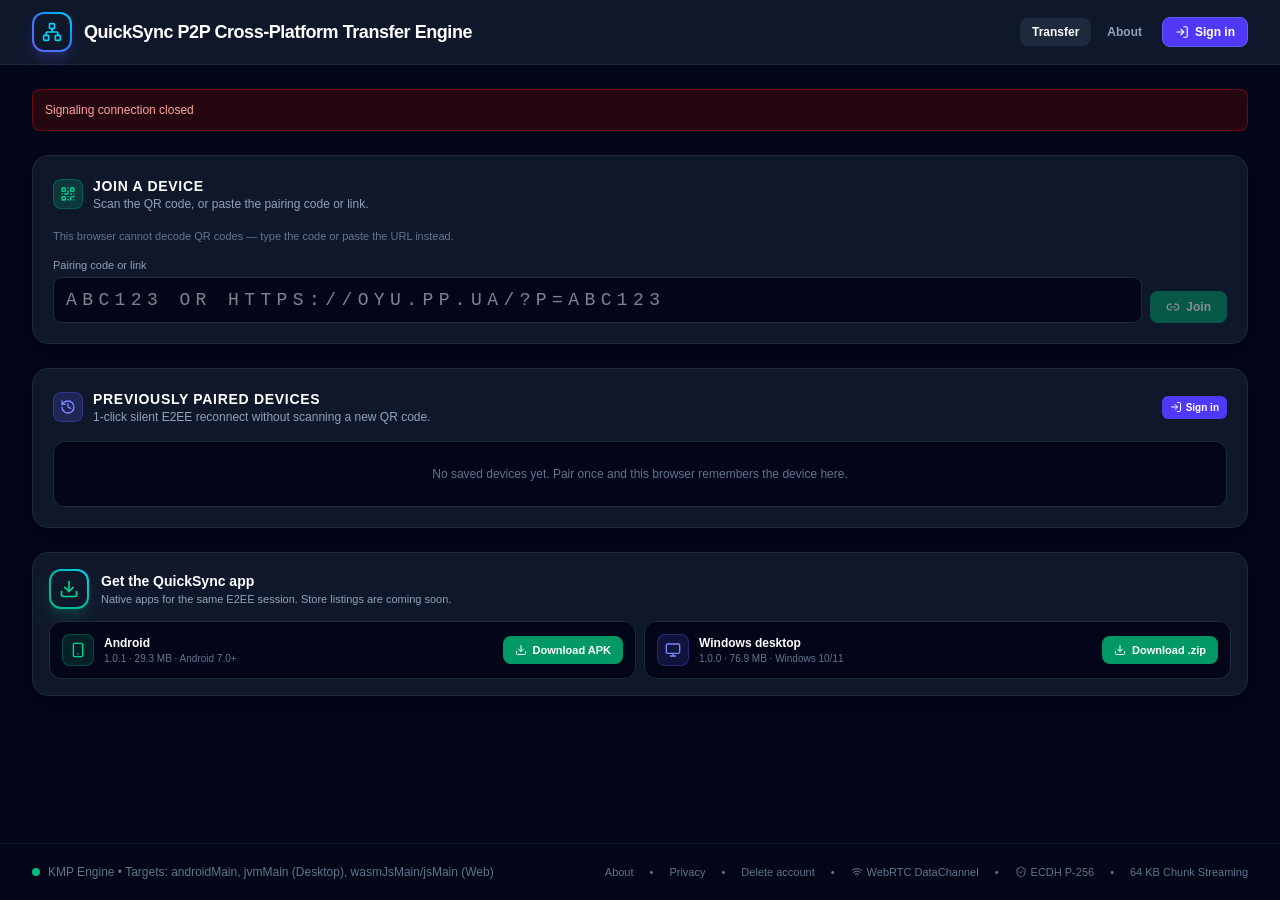
==== commit cb8c4737: "QuickSync: deploy web build with account deletion" ====
--- a/index.html
+++ b/index.html
@@ -9,8 +9,8 @@
     <meta property="og:description" content="Kotlin Multiplatform & Compose real-time P2P file transfer prototype with WebRTC, LAN fallback, and zero-storage signaling relay." />
     <meta property="og:type" content="website" />
     <meta name="twitter:card" content="summary_large_image" />
-    <script type="module" crossorigin src="/assets/index-Q3ikXt1y.js"></script>
-    <link rel="stylesheet" crossorigin href="/assets/index-CwuXNsq2.css">
+    <script type="module" crossorigin src="/assets/index-Cqy_VXX9.js"></script>
+    <link rel="stylesheet" crossorigin href="/assets/index-Dfm42y6S.css">
   </head>
   <body>
     <div id="root"></div>
--- a/assets/index-Dfm42y6S.css
+++ b/assets/index-Dfm42y6S.css
@@ -0,0 +1,2 @@
+/*! tailwindcss v4.3.5 | MIT License | https://tailwindcss.com */
+@layer properties{@supports (((-webkit-hyphens:none)) and (not (margin-trim:block))) or ((-moz-orient:inline) and (not (color:rgb(from red r g b)))){*,:before,:after,::backdrop{--tw-translate-x:0;--tw-translate-y:0;--tw-translate-z:0;--tw-space-y-reverse:0;--tw-border-style:solid;--tw-gradient-position:initial;--tw-gradient-from:#0000;--tw-gradient-via:#0000;--tw-gradient-to:#0000;--tw-gradient-stops:initial;--tw-gradient-via-stops:initial;--tw-gradient-from-position:0%;--tw-gradient-via-position:50%;--tw-gradient-to-position:100%;--tw-leading:initial;--tw-font-weight:initial;--tw-tracking:initial;--tw-shadow:0 0 #0000;--tw-shadow-color:initial;--tw-shadow-alpha:100%;--tw-inset-shadow:0 0 #0000;--tw-inset-shadow-color:initial;--tw-inset-shadow-alpha:100%;--tw-ring-color:initial;--tw-ring-shadow:0 0 #0000;--tw-inset-ring-color:initial;--tw-inset-ring-shadow:0 0 #0000;--tw-ring-inset:initial;--tw-ring-offset-width:0px;--tw-ring-offset-color:#fff;--tw-ring-offset-shadow:0 0 #0000;--tw-outline-style:solid;--tw-blur:initial;--tw-brightness:initial;--tw-contrast:initial;--tw-grayscale:initial;--tw-hue-rotate:initial;--tw-invert:initial;--tw-opacity:initial;--tw-saturate:initial;--tw-sepia:initial;--tw-drop-shadow:initial;--tw-drop-shadow-color:initial;--tw-drop-shadow-alpha:100%;--tw-drop-shadow-size:initial;--tw-backdrop-blur:initial;--tw-backdrop-brightness:initial;--tw-backdrop-contrast:initial;--tw-backdrop-grayscale:initial;--tw-backdrop-hue-rotate:initial;--tw-backdrop-invert:initial;--tw-backdrop-opacity:initial;--tw-backdrop-saturate:initial;--tw-backdrop-sepia:initial;--tw-duration:initial}}}@layer theme{:root,:host{--font-sans:-apple-system, BlinkMacSystemFont, "Segoe UI", Roboto, "Helvetica Neue", "Noto Sans", Arial, sans-serif, "Apple Color Emoji", "Segoe UI Emoji", "Segoe UI Symbol", "Noto Color Emoji";--font-mono:ui-monospace, SFMono-Regular, Menlo, Monaco, Consolas, "Liberation Mono", "Courier New", monospace;--color-red-300:oklch(80.8% .114 19.571);--color-red-400:oklch(70.4% .191 22.216);--color-red-500:oklch(63.7% .237 25.331);--color-red-600:oklch(57.7% .245 27.325);--color-red-800:oklch(44.4% .177 26.899);--color-red-900:oklch(39.6% .141 25.723);--color-red-950:oklch(25.8% .092 26.042);--color-amber-200:oklch(92.4% .12 95.746);--color-amber-300:oklch(87.9% .169 91.605);--color-amber-400:oklch(82.8% .189 84.429);--color-amber-500:oklch(76.9% .188 70.08);--color-amber-800:oklch(47.3% .137 46.201);--color-amber-900:oklch(41.4% .112 45.904);--color-amber-950:oklch(27.9% .077 45.635);--color-emerald-300:oklch(84.5% .143 164.978);--color-emerald-400:oklch(76.5% .177 163.223);--color-emerald-500:oklch(69.6% .17 162.48);--color-emerald-600:oklch(59.6% .145 163.225);--color-emerald-800:oklch(43.2% .095 166.913);--color-emerald-950:oklch(26.2% .051 172.552);--color-teal-500:oklch(70.4% .14 182.503);--color-cyan-400:oklch(78.9% .154 211.53);--color-blue-500:oklch(62.3% .214 259.815);--color-indigo-200:oklch(87% .065 274.039);--color-indigo-300:oklch(78.5% .115 274.713);--color-indigo-400:oklch(67.3% .182 276.935);--color-indigo-500:oklch(58.5% .233 277.117);--color-indigo-600:oklch(51.1% .262 276.966);--color-indigo-800:oklch(39.8% .195 277.366);--color-indigo-950:oklch(25.7% .09 281.288);--color-slate-100:oklch(96.8% .007 247.896);--color-slate-200:oklch(92.9% .013 255.508);--color-slate-300:oklch(86.9% .022 252.894);--color-slate-400:oklch(70.4% .04 256.788);--color-slate-500:oklch(55.4% .046 257.417);--color-slate-600:oklch(44.6% .043 257.281);--color-slate-700:oklch(37.2% .044 257.287);--color-slate-800:oklch(27.9% .041 260.031);--color-slate-900:oklch(20.8% .042 265.755);--color-slate-950:oklch(12.9% .042 264.695);--color-white:#fff;--spacing:.25rem;--container-md:28rem;--container-7xl:80rem;--text-xs:.75rem;--text-xs--line-height:calc(1 / .75);--text-sm:.875rem;--text-sm--line-height:calc(1.25 / .875);--text-lg:1.125rem;--text-lg--line-height:calc(1.75 / 1.125);--text-2xl:1.5rem;--text-2xl--line-height:calc(2 / 1.5);--font-weight-medium:500;--font-weight-semibold:600;--font-weight-bold:700;--tracking-tight:-.025em;--tracking-wide:.025em;--tracking-wider:.05em;--leading-relaxed:1.625;--radius-md:.375rem;--radius-lg:.5rem;--radius-xl:.75rem;--radius-2xl:1rem;--animate-spin:spin 1s linear infinite;--animate-pulse:pulse 2s cubic-bezier(.4, 0, .6, 1) infinite;--blur-sm:8px;--default-transition-duration:.15s;--default-transition-timing-function:cubic-bezier(.4, 0, .2, 1);--default-font-family:var(--font-sans);--default-mono-font-family:var(--font-mono)}}@layer base{*,:after,:before,::backdrop{box-sizing:border-box;border:0 solid;margin:0;padding:0}::file-selector-button{box-sizing:border-box;border:0 solid;margin:0;padding:0}html,:host{-webkit-text-size-adjust:100%;tab-size:4;line-height:1.5;font-family:var(--default-font-family,-apple-system, BlinkMacSystemFont, "Segoe UI", Roboto, "Helvetica Neue", "Noto Sans", Arial, sans-serif, "Apple Color Emoji", "Segoe UI Emoji", "Segoe UI Symbol", "Noto Color Emoji");font-feature-settings:var(--default-font-feature-settings,normal);font-variation-settings:var(--default-font-variation-settings,normal);-webkit-tap-highlight-color:transparent}hr{height:0;color:inherit;border-top-width:1px}abbr:where([title]){-webkit-text-decoration:underline dotted;text-decoration:underline dotted}h1,h2,h3,h4,h5,h6{font-size:inherit;font-weight:inherit}a{color:inherit;-webkit-text-decoration:inherit;-webkit-text-decoration:inherit;-webkit-text-decoration:inherit;-webkit-text-decoration:inherit;text-decoration:inherit}b,strong{font-weight:bolder}code,kbd,samp,pre{font-family:var(--default-mono-font-family,ui-monospace, SFMono-Regular, Menlo, Monaco, Consolas, "Liberation Mono", "Courier New", monospace);font-feature-settings:var(--default-mono-font-feature-settings,normal);font-variation-settings:var(--default-mono-font-variation-settings,normal);font-size:1em}small{font-size:80%}sub,sup{vertical-align:baseline;font-size:75%;line-height:0;position:relative}sub{bottom:-.25em}sup{top:-.5em}table{text-indent:0;border-color:inherit;border-collapse:collapse}:-moz-focusring:where(:not(iframe)){outline:auto}progress{vertical-align:baseline}summary{display:list-item}ol,ul,menu{list-style:none}img,svg,video,canvas,audio,iframe,embed,object{vertical-align:middle;display:block}img,video{max-width:100%;height:auto}button,input,select,optgroup,textarea{font:inherit;font-feature-settings:inherit;font-variation-settings:inherit;letter-spacing:inherit;color:inherit;opacity:1;background-color:#0000;border-radius:0}::file-selector-button{font:inherit;font-feature-settings:inherit;font-variation-settings:inherit;letter-spacing:inherit;color:inherit;opacity:1;background-color:#0000;border-radius:0}:where(select:is([multiple],[size])) optgroup{font-weight:bolder}:where(select:is([multiple],[size])) optgroup option{padding-inline-start:20px}::file-selector-button{margin-inline-end:4px}::placeholder{opacity:1}@supports (not ((-webkit-appearance:-apple-pay-button))) or (contain-intrinsic-size:1px){::placeholder{color:currentColor}@supports (color:color-mix(in lab, red, red)){::placeholder{color:color-mix(in oklab, currentcolor 50%, transparent)}}}textarea{resize:vertical}::-webkit-search-decoration{-webkit-appearance:none}::-webkit-date-and-time-value{min-height:1lh;text-align:inherit}::-webkit-datetime-edit{display:inline-flex}::-webkit-datetime-edit-fields-wrapper{padding:0}::-webkit-datetime-edit{padding-block:0}::-webkit-datetime-edit-year-field{padding-block:0}::-webkit-datetime-edit-month-field{padding-block:0}::-webkit-datetime-edit-day-field{padding-block:0}::-webkit-datetime-edit-hour-field{padding-block:0}::-webkit-datetime-edit-minute-field{padding-block:0}::-webkit-datetime-edit-second-field{padding-block:0}::-webkit-datetime-edit-millisecond-field{padding-block:0}::-webkit-datetime-edit-meridiem-field{padding-block:0}::-webkit-calendar-picker-indicator{line-height:1}:-moz-ui-invalid{box-shadow:none}button,input:where([type=button],[type=reset],[type=submit]){appearance:button}::file-selector-button{appearance:button}::-webkit-inner-spin-button{height:auto}::-webkit-outer-spin-button{height:auto}[hidden]:where(:not([hidden=until-found])){display:none!important}}@layer components;@layer utilities{.invisible{visibility:hidden}.visible{visibility:visible}.sr-only{clip-path:inset(50%);white-space:nowrap;border-width:0;width:1px;height:1px;margin:-1px;padding:0;position:absolute;overflow:hidden}.absolute{position:absolute}.fixed{position:fixed}.relative{position:relative}.static{position:static}.inset-0{inset:0}.top-1\/2{top:50%}.top-3{top:calc(var(--spacing) * 3)}.right-1\.5{right:calc(var(--spacing) * 1.5)}.right-3{right:calc(var(--spacing) * 3)}.z-50{z-index:50}.container{width:100%}@media (width>=40rem){.container{max-width:40rem}}@media (width>=48rem){.container{max-width:48rem}}@media (width>=64rem){.container{max-width:64rem}}@media (width>=80rem){.container{max-width:80rem}}@media (width>=96rem){.container{max-width:96rem}}.mx-auto{margin-inline:auto}.mt-0\.5{margin-top:calc(var(--spacing) * .5)}.mt-1{margin-top:var(--spacing)}.mt-2{margin-top:calc(var(--spacing) * 2)}.mt-3{margin-top:calc(var(--spacing) * 3)}.mt-4{margin-top:calc(var(--spacing) * 4)}.mr-6{margin-right:calc(var(--spacing) * 6)}.mb-0\.5{margin-bottom:calc(var(--spacing) * .5)}.mb-1{margin-bottom:var(--spacing)}.mb-1\.5{margin-bottom:calc(var(--spacing) * 1.5)}.mb-3{margin-bottom:calc(var(--spacing) * 3)}.mb-4{margin-bottom:calc(var(--spacing) * 4)}.ml-6{margin-left:calc(var(--spacing) * 6)}.ml-auto{margin-left:auto}.block{display:block}.contents{display:contents}.flex{display:flex}.grid{display:grid}.hidden{display:none}.inline{display:inline}.inline-flex{display:inline-flex}.table{display:table}.h-1\.5{height:calc(var(--spacing) * 1.5)}.h-2{height:calc(var(--spacing) * 2)}.h-3{height:calc(var(--spacing) * 3)}.h-3\.5{height:calc(var(--spacing) * 3.5)}.h-4{height:calc(var(--spacing) * 4)}.h-5{height:calc(var(--spacing) * 5)}.h-8{height:calc(var(--spacing) * 8)}.h-10{height:calc(var(--spacing) * 10)}.h-56{height:calc(var(--spacing) * 56)}.h-full{height:100%}.max-h-64{max-height:calc(var(--spacing) * 64)}.max-h-\[240px\]{max-height:240px}.max-h-\[320px\]{max-height:320px}.max-h-\[calc\(100vh-2rem\)\]{max-height:calc(100vh - 2rem)}.min-h-\[40px\]{min-height:40px}.min-h-\[160px\]{min-height:160px}.min-h-\[220px\]{min-height:220px}.min-h-screen{min-height:100vh}.w-2{width:calc(var(--spacing) * 2)}.w-3{width:calc(var(--spacing) * 3)}.w-3\.5{width:calc(var(--spacing) * 3.5)}.w-4{width:calc(var(--spacing) * 4)}.w-5{width:calc(var(--spacing) * 5)}.w-8{width:calc(var(--spacing) * 8)}.w-10{width:calc(var(--spacing) * 10)}.w-56{width:calc(var(--spacing) * 56)}.w-full{width:100%}.max-w-7xl{max-width:var(--container-7xl)}.max-w-\[160px\]{max-width:160px}.max-w-md{max-width:var(--container-md)}.min-w-0{min-width:0}.min-w-\[180px\]{min-width:180px}.flex-1{flex:1}.shrink-0{flex-shrink:0}.grow{flex-grow:1}.border-collapse{border-collapse:collapse}.-translate-y-1\/2{--tw-translate-y:calc(calc(1 / 2 * 100%) * -1);translate:var(--tw-translate-x) var(--tw-translate-y)}.animate-pulse{animation:var(--animate-pulse)}.animate-spin{animation:var(--animate-spin)}.cursor-pointer{cursor:pointer}.grid-cols-1{grid-template-columns:repeat(1,minmax(0,1fr))}.grid-cols-2{grid-template-columns:repeat(2,minmax(0,1fr))}.flex-col{flex-direction:column}.flex-wrap{flex-wrap:wrap}.items-center{align-items:center}.items-end{align-items:flex-end}.items-start{align-items:flex-start}.justify-between{justify-content:space-between}.justify-center{justify-content:center}.gap-1{gap:var(--spacing)}.gap-1\.5{gap:calc(var(--spacing) * 1.5)}.gap-2{gap:calc(var(--spacing) * 2)}.gap-2\.5{gap:calc(var(--spacing) * 2.5)}.gap-3{gap:calc(var(--spacing) * 3)}.gap-4{gap:calc(var(--spacing) * 4)}.gap-6{gap:calc(var(--spacing) * 6)}:where(.space-y-1\.5>:not(:last-child)){--tw-space-y-reverse:0;margin-block-start:calc(calc(var(--spacing) * 1.5) * var(--tw-space-y-reverse));margin-block-end:calc(calc(var(--spacing) * 1.5) * calc(1 - var(--tw-space-y-reverse)))}:where(.space-y-2>:not(:last-child)){--tw-space-y-reverse:0;margin-block-start:calc(calc(var(--spacing) * 2) * var(--tw-space-y-reverse));margin-block-end:calc(calc(var(--spacing) * 2) * calc(1 - var(--tw-space-y-reverse)))}:where(.space-y-4>:not(:last-child)){--tw-space-y-reverse:0;margin-block-start:calc(calc(var(--spacing) * 4) * var(--tw-space-y-reverse));margin-block-end:calc(calc(var(--spacing) * 4) * calc(1 - var(--tw-space-y-reverse)))}:where(.space-y-6>:not(:last-child)){--tw-space-y-reverse:0;margin-block-start:calc(calc(var(--spacing) * 6) * var(--tw-space-y-reverse));margin-block-end:calc(calc(var(--spacing) * 6) * calc(1 - var(--tw-space-y-reverse)))}.truncate{text-overflow:ellipsis;white-space:nowrap;overflow:hidden}.overflow-hidden{overflow:hidden}.overflow-y-auto{overflow-y:auto}.rounded{border-radius:.25rem}.rounded-2xl{border-radius:var(--radius-2xl)}.rounded-\[10px\]{border-radius:10px}.rounded-full{border-radius:2147483647px}.rounded-lg{border-radius:var(--radius-lg)}.rounded-md{border-radius:var(--radius-md)}.rounded-xl{border-radius:var(--radius-xl)}.border{border-style:var(--tw-border-style);border-width:1px}.border-t{border-top-style:var(--tw-border-style);border-top-width:1px}.border-b{border-bottom-style:var(--tw-border-style);border-bottom-width:1px}.border-amber-500\/30{border-color:#f99c004d}@supports (color:color-mix(in lab, red, red)){.border-amber-500\/30{border-color:color-mix(in oklab, var(--color-amber-500) 30%, transparent)}}.border-amber-800\/60{border-color:#953d0099}@supports (color:color-mix(in lab, red, red)){.border-amber-800\/60{border-color:color-mix(in oklab, var(--color-amber-800) 60%, transparent)}}.border-amber-900\/60{border-color:#7b330699}@supports (color:color-mix(in lab, red, red)){.border-amber-900\/60{border-color:color-mix(in oklab, var(--color-amber-900) 60%, transparent)}}.border-emerald-500\/30{border-color:#00bb7f4d}@supports (color:color-mix(in lab, red, red)){.border-emerald-500\/30{border-color:color-mix(in oklab, var(--color-emerald-500) 30%, transparent)}}.border-emerald-500\/40{border-color:#00bb7f66}@supports (color:color-mix(in lab, red, red)){.border-emerald-500\/40{border-color:color-mix(in oklab, var(--color-emerald-500) 40%, transparent)}}.border-emerald-800\/60{border-color:#005f4699}@supports (color:color-mix(in lab, red, red)){.border-emerald-800\/60{border-color:color-mix(in oklab, var(--color-emerald-800) 60%, transparent)}}.border-indigo-500{border-color:var(--color-indigo-500)}.border-indigo-500\/30{border-color:#625fff4d}@supports (color:color-mix(in lab, red, red)){.border-indigo-500\/30{border-color:color-mix(in oklab, var(--color-indigo-500) 30%, transparent)}}.border-indigo-800\/40{border-color:#372aac66}@supports (color:color-mix(in lab, red, red)){.border-indigo-800\/40{border-color:color-mix(in oklab, var(--color-indigo-800) 40%, transparent)}}.border-indigo-800\/60{border-color:#372aac99}@supports (color:color-mix(in lab, red, red)){.border-indigo-800\/60{border-color:color-mix(in oklab, var(--color-indigo-800) 60%, transparent)}}.border-red-800\/60{border-color:#9f071299}@supports (color:color-mix(in lab, red, red)){.border-red-800\/60{border-color:color-mix(in oklab, var(--color-red-800) 60%, transparent)}}.border-red-900\/60{border-color:#82181a99}@supports (color:color-mix(in lab, red, red)){.border-red-900\/60{border-color:color-mix(in oklab, var(--color-red-900) 60%, transparent)}}.border-slate-200{border-color:var(--color-slate-200)}.border-slate-600{border-color:var(--color-slate-600)}.border-slate-700{border-color:var(--color-slate-700)}.border-slate-700\/60{border-color:#31415899}@supports (color:color-mix(in lab, red, red)){.border-slate-700\/60{border-color:color-mix(in oklab, var(--color-slate-700) 60%, transparent)}}.border-slate-800{border-color:var(--color-slate-800)}.border-slate-900{border-color:var(--color-slate-900)}.bg-amber-500\/20{background-color:#f99c0033}@supports (color:color-mix(in lab, red, red)){.bg-amber-500\/20{background-color:color-mix(in oklab, var(--color-amber-500) 20%, transparent)}}.bg-amber-900\/40{background-color:#7b330666}@supports (color:color-mix(in lab, red, red)){.bg-amber-900\/40{background-color:color-mix(in oklab, var(--color-amber-900) 40%, transparent)}}.bg-amber-950\/40{background-color:#46190166}@supports (color:color-mix(in lab, red, red)){.bg-amber-950\/40{background-color:color-mix(in oklab, var(--color-amber-950) 40%, transparent)}}.bg-emerald-400{background-color:var(--color-emerald-400)}.bg-emerald-500{background-color:var(--color-emerald-500)}.bg-emerald-500\/15{background-color:#00bb7f26}@supports (color:color-mix(in lab, red, red)){.bg-emerald-500\/15{background-color:color-mix(in oklab, var(--color-emerald-500) 15%, transparent)}}.bg-emerald-500\/20{background-color:#00bb7f33}@supports (color:color-mix(in lab, red, red)){.bg-emerald-500\/20{background-color:color-mix(in oklab, var(--color-emerald-500) 20%, transparent)}}.bg-emerald-600{background-color:var(--color-emerald-600)}.bg-emerald-950\/50{background-color:#002c2280}@supports (color:color-mix(in lab, red, red)){.bg-emerald-950\/50{background-color:color-mix(in oklab, var(--color-emerald-950) 50%, transparent)}}.bg-indigo-500\/15{background-color:#625fff26}@supports (color:color-mix(in lab, red, red)){.bg-indigo-500\/15{background-color:color-mix(in oklab, var(--color-indigo-500) 15%, transparent)}}.bg-indigo-500\/20{background-color:#625fff33}@supports (color:color-mix(in lab, red, red)){.bg-indigo-500\/20{background-color:color-mix(in oklab, var(--color-indigo-500) 20%, transparent)}}.bg-indigo-600{background-color:var(--color-indigo-600)}.bg-indigo-950\/40{background-color:#1e1a4d66}@supports (color:color-mix(in lab, red, red)){.bg-indigo-950\/40{background-color:color-mix(in oklab, var(--color-indigo-950) 40%, transparent)}}.bg-indigo-950\/50{background-color:#1e1a4d80}@supports (color:color-mix(in lab, red, red)){.bg-indigo-950\/50{background-color:color-mix(in oklab, var(--color-indigo-950) 50%, transparent)}}.bg-indigo-950\/60{background-color:#1e1a4d99}@supports (color:color-mix(in lab, red, red)){.bg-indigo-950\/60{background-color:color-mix(in oklab, var(--color-indigo-950) 60%, transparent)}}.bg-red-500{background-color:var(--color-red-500)}.bg-red-600{background-color:var(--color-red-600)}.bg-red-950\/40{background-color:#46080966}@supports (color:color-mix(in lab, red, red)){.bg-red-950\/40{background-color:color-mix(in oklab, var(--color-red-950) 40%, transparent)}}.bg-red-950\/50{background-color:#46080980}@supports (color:color-mix(in lab, red, red)){.bg-red-950\/50{background-color:color-mix(in oklab, var(--color-red-950) 50%, transparent)}}.bg-slate-600{background-color:var(--color-slate-600)}.bg-slate-700{background-color:var(--color-slate-700)}.bg-slate-800{background-color:var(--color-slate-800)}.bg-slate-800\/80{background-color:#1d293dcc}@supports (color:color-mix(in lab, red, red)){.bg-slate-800\/80{background-color:color-mix(in oklab, var(--color-slate-800) 80%, transparent)}}.bg-slate-900{background-color:var(--color-slate-900)}.bg-slate-950{background-color:var(--color-slate-950)}.bg-slate-950\/70{background-color:#020618b3}@supports (color:color-mix(in lab, red, red)){.bg-slate-950\/70{background-color:color-mix(in oklab, var(--color-slate-950) 70%, transparent)}}.bg-slate-950\/80{background-color:#020618cc}@supports (color:color-mix(in lab, red, red)){.bg-slate-950\/80{background-color:color-mix(in oklab, var(--color-slate-950) 80%, transparent)}}.bg-white{background-color:var(--color-white)}.bg-gradient-to-r{--tw-gradient-position:to right in oklab;background-image:linear-gradient(var(--tw-gradient-stops))}.bg-gradient-to-tr{--tw-gradient-position:to top right in oklab;background-image:linear-gradient(var(--tw-gradient-stops))}.from-emerald-500{--tw-gradient-from:var(--color-emerald-500);--tw-gradient-stops:var(--tw-gradient-via-stops,var(--tw-gradient-position), var(--tw-gradient-from) var(--tw-gradient-from-position), var(--tw-gradient-to) var(--tw-gradient-to-position))}.from-indigo-500{--tw-gradient-from:var(--color-indigo-500);--tw-gradient-stops:var(--tw-gradient-via-stops,var(--tw-gradient-position), var(--tw-gradient-from) var(--tw-gradient-from-position), var(--tw-gradient-to) var(--tw-gradient-to-position))}.via-blue-500{--tw-gradient-via:var(--color-blue-500);--tw-gradient-via-stops:var(--tw-gradient-position), var(--tw-gradient-from) var(--tw-gradient-from-position), var(--tw-gradient-via) var(--tw-gradient-via-position), var(--tw-gradient-to) var(--tw-gradient-to-position);--tw-gradient-stops:var(--tw-gradient-via-stops)}.via-teal-500{--tw-gradient-via:var(--color-teal-500);--tw-gradient-via-stops:var(--tw-gradient-position), var(--tw-gradient-from) var(--tw-gradient-from-position), var(--tw-gradient-via) var(--tw-gradient-via-position), var(--tw-gradient-to) var(--tw-gradient-to-position);--tw-gradient-stops:var(--tw-gradient-via-stops)}.to-cyan-400{--tw-gradient-to:var(--color-cyan-400);--tw-gradient-stops:var(--tw-gradient-via-stops,var(--tw-gradient-position), var(--tw-gradient-from) var(--tw-gradient-from-position), var(--tw-gradient-to) var(--tw-gradient-to-position))}.to-emerald-400{--tw-gradient-to:var(--color-emerald-400);--tw-gradient-stops:var(--tw-gradient-via-stops,var(--tw-gradient-position), var(--tw-gradient-from) var(--tw-gradient-from-position), var(--tw-gradient-to) var(--tw-gradient-to-position))}.object-cover{object-fit:cover}.p-0\.5{padding:calc(var(--spacing) * .5)}.p-1\.5{padding:calc(var(--spacing) * 1.5)}.p-2{padding:calc(var(--spacing) * 2)}.p-2\.5{padding:calc(var(--spacing) * 2.5)}.p-3{padding:calc(var(--spacing) * 3)}.p-4{padding:calc(var(--spacing) * 4)}.p-5{padding:calc(var(--spacing) * 5)}.p-6{padding:calc(var(--spacing) * 6)}.px-2{padding-inline:calc(var(--spacing) * 2)}.px-2\.5{padding-inline:calc(var(--spacing) * 2.5)}.px-3{padding-inline:calc(var(--spacing) * 3)}.px-4{padding-inline:calc(var(--spacing) * 4)}.px-6{padding-inline:calc(var(--spacing) * 6)}.py-1{padding-block:var(--spacing)}.py-1\.5{padding-block:calc(var(--spacing) * 1.5)}.py-2{padding-block:calc(var(--spacing) * 2)}.py-3{padding-block:calc(var(--spacing) * 3)}.py-5{padding-block:calc(var(--spacing) * 5)}.py-6{padding-block:calc(var(--spacing) * 6)}.py-8{padding-block:calc(var(--spacing) * 8)}.pt-3{padding-top:calc(var(--spacing) * 3)}.pr-1{padding-right:var(--spacing)}.pr-8{padding-right:calc(var(--spacing) * 8)}.pr-10{padding-right:calc(var(--spacing) * 10)}.text-center{text-align:center}.font-mono{font-family:var(--font-mono)}.font-sans{font-family:var(--font-sans)}.text-2xl{font-size:var(--text-2xl);line-height:var(--tw-leading,var(--text-2xl--line-height))}.text-lg{font-size:var(--text-lg);line-height:var(--tw-leading,var(--text-lg--line-height))}.text-sm{font-size:var(--text-sm);line-height:var(--tw-leading,var(--text-sm--line-height))}.text-xs{font-size:var(--text-xs);line-height:var(--tw-leading,var(--text-xs--line-height))}.text-\[10px\]{font-size:10px}.text-\[11px\]{font-size:11px}.leading-relaxed{--tw-leading:var(--leading-relaxed);line-height:var(--leading-relaxed)}.font-bold{--tw-font-weight:var(--font-weight-bold);font-weight:var(--font-weight-bold)}.font-medium{--tw-font-weight:var(--font-weight-medium);font-weight:var(--font-weight-medium)}.font-semibold{--tw-font-weight:var(--font-weight-semibold);font-weight:var(--font-weight-semibold)}.tracking-\[0\.3em\]{--tw-tracking:.3em;letter-spacing:.3em}.tracking-\[0\.35em\]{--tw-tracking:.35em;letter-spacing:.35em}.tracking-tight{--tw-tracking:var(--tracking-tight);letter-spacing:var(--tracking-tight)}.tracking-wide{--tw-tracking:var(--tracking-wide);letter-spacing:var(--tracking-wide)}.tracking-wider{--tw-tracking:var(--tracking-wider);letter-spacing:var(--tracking-wider)}.break-words{overflow-wrap:break-word}.break-all{word-break:break-all}.text-amber-200{color:var(--color-amber-200)}.text-amber-300{color:var(--color-amber-300)}.text-amber-400{color:var(--color-amber-400)}.text-cyan-400{color:var(--color-cyan-400)}.text-emerald-300{color:var(--color-emerald-300)}.text-emerald-400{color:var(--color-emerald-400)}.text-indigo-200{color:var(--color-indigo-200)}.text-indigo-300{color:var(--color-indigo-300)}.text-indigo-400{color:var(--color-indigo-400)}.text-red-300{color:var(--color-red-300)}.text-red-400{color:var(--color-red-400)}.text-slate-100{color:var(--color-slate-100)}.text-slate-200{color:var(--color-slate-200)}.text-slate-300{color:var(--color-slate-300)}.text-slate-400{color:var(--color-slate-400)}.text-slate-500{color:var(--color-slate-500)}.text-slate-600{color:var(--color-slate-600)}.text-white{color:var(--color-white)}.lowercase{text-transform:lowercase}.uppercase{text-transform:uppercase}.placeholder-slate-500::placeholder{color:var(--color-slate-500)}.shadow-2xl{--tw-shadow:0 25px 50px -12px var(--tw-shadow-color,#00000040);box-shadow:var(--tw-inset-shadow), var(--tw-inset-ring-shadow), var(--tw-ring-offset-shadow), var(--tw-ring-shadow), var(--tw-shadow)}.shadow-\[0_0_6px_rgba\(52\,211\,153\,0\.8\)\]{--tw-shadow:0 0 6px var(--tw-shadow-color,#34d399cc);box-shadow:var(--tw-inset-shadow), var(--tw-inset-ring-shadow), var(--tw-ring-offset-shadow), var(--tw-ring-shadow), var(--tw-shadow)}.shadow-lg{--tw-shadow:0 10px 15px -3px var(--tw-shadow-color,#0000001a), 0 4px 6px -4px var(--tw-shadow-color,#0000001a);box-shadow:var(--tw-inset-shadow), var(--tw-inset-ring-shadow), var(--tw-ring-offset-shadow), var(--tw-ring-shadow), var(--tw-shadow)}.shadow-xl{--tw-shadow:0 20px 25px -5px var(--tw-shadow-color,#0000001a), 0 8px 10px -6px var(--tw-shadow-color,#0000001a);box-shadow:var(--tw-inset-shadow), var(--tw-inset-ring-shadow), var(--tw-ring-offset-shadow), var(--tw-ring-shadow), var(--tw-shadow)}.ring{--tw-ring-shadow:var(--tw-ring-inset, ) 0 0 0 calc(1px + var(--tw-ring-offset-width)) var(--tw-ring-color,currentcolor);box-shadow:var(--tw-inset-shadow), var(--tw-inset-ring-shadow), var(--tw-ring-offset-shadow), var(--tw-ring-shadow), var(--tw-shadow)}.shadow-emerald-500\/20{--tw-shadow-color:#00bb7f33}@supports (color:color-mix(in lab, red, red)){.shadow-emerald-500\/20{--tw-shadow-color:color-mix(in oklab, color-mix(in oklab, var(--color-emerald-500) 20%, transparent) var(--tw-shadow-alpha), transparent)}}.shadow-indigo-500\/20{--tw-shadow-color:#625fff33}@supports (color:color-mix(in lab, red, red)){.shadow-indigo-500\/20{--tw-shadow-color:color-mix(in oklab, color-mix(in oklab, var(--color-indigo-500) 20%, transparent) var(--tw-shadow-alpha), transparent)}}.outline{outline-style:var(--tw-outline-style);outline-width:1px}.filter{filter:var(--tw-blur, ) var(--tw-brightness, ) var(--tw-contrast, ) var(--tw-grayscale, ) var(--tw-hue-rotate, ) var(--tw-invert, ) var(--tw-saturate, ) var(--tw-sepia, ) var(--tw-drop-shadow, )}.backdrop-blur-sm{--tw-backdrop-blur:blur(var(--blur-sm));-webkit-backdrop-filter:var(--tw-backdrop-blur, ) var(--tw-backdrop-brightness, ) var(--tw-backdrop-contrast, ) var(--tw-backdrop-grayscale, ) var(--tw-backdrop-hue-rotate, ) var(--tw-backdrop-invert, ) var(--tw-backdrop-opacity, ) var(--tw-backdrop-saturate, ) var(--tw-backdrop-sepia, );backdrop-filter:var(--tw-backdrop-blur, ) var(--tw-backdrop-brightness, ) var(--tw-backdrop-contrast, ) var(--tw-backdrop-grayscale, ) var(--tw-backdrop-hue-rotate, ) var(--tw-backdrop-invert, ) var(--tw-backdrop-opacity, ) var(--tw-backdrop-saturate, ) var(--tw-backdrop-sepia, )}.transition-all{transition-property:all;transition-timing-function:var(--tw-ease,var(--default-transition-timing-function));transition-duration:var(--tw-duration,var(--default-transition-duration))}.transition-colors{transition-property:color,background-color,border-color,outline-color,text-decoration-color,fill,stroke,--tw-gradient-from,--tw-gradient-via,--tw-gradient-to;transition-timing-function:var(--tw-ease,var(--default-transition-timing-function));transition-duration:var(--tw-duration,var(--default-transition-duration))}.duration-150{--tw-duration:.15s;transition-duration:.15s}.selection\:bg-indigo-500 ::selection{background-color:var(--color-indigo-500)}.selection\:bg-indigo-500::selection{background-color:var(--color-indigo-500)}.selection\:text-white ::selection{color:var(--color-white)}.selection\:text-white::selection{color:var(--color-white)}@media (hover:hover){.hover\:bg-amber-900\/70:hover{background-color:#7b3306b3}@supports (color:color-mix(in lab, red, red)){.hover\:bg-amber-900\/70:hover{background-color:color-mix(in oklab, var(--color-amber-900) 70%, transparent)}}.hover\:bg-emerald-500:hover{background-color:var(--color-emerald-500)}.hover\:bg-indigo-500:hover{background-color:var(--color-indigo-500)}.hover\:bg-red-500:hover{background-color:var(--color-red-500)}.hover\:bg-red-950\/40:hover{background-color:#46080966}@supports (color:color-mix(in lab, red, red)){.hover\:bg-red-950\/40:hover{background-color:color-mix(in oklab, var(--color-red-950) 40%, transparent)}}.hover\:bg-red-950\/60:hover{background-color:#46080999}@supports (color:color-mix(in lab, red, red)){.hover\:bg-red-950\/60:hover{background-color:color-mix(in oklab, var(--color-red-950) 60%, transparent)}}.hover\:bg-slate-700:hover{background-color:var(--color-slate-700)}.hover\:bg-slate-800:hover{background-color:var(--color-slate-800)}.hover\:bg-slate-800\/60:hover{background-color:#1d293d99}@supports (color:color-mix(in lab, red, red)){.hover\:bg-slate-800\/60:hover{background-color:color-mix(in oklab, var(--color-slate-800) 60%, transparent)}}.hover\:text-red-300:hover{color:var(--color-red-300)}.hover\:text-slate-200:hover{color:var(--color-slate-200)}.hover\:text-slate-300:hover{color:var(--color-slate-300)}.hover\:text-white:hover{color:var(--color-white)}}.focus\:border-emerald-500:focus{border-color:var(--color-emerald-500)}.focus\:border-indigo-500:focus{border-color:var(--color-indigo-500)}.focus\:outline-none:focus{--tw-outline-style:none;outline-style:none}.disabled\:cursor-not-allowed:disabled{cursor:not-allowed}.disabled\:opacity-40:disabled{opacity:.4}.disabled\:opacity-50:disabled{opacity:.5}@media (hover:hover){.disabled\:hover\:bg-transparent:disabled:hover{background-color:#0000}.disabled\:hover\:text-slate-500:disabled:hover{color:var(--color-slate-500)}}@media (width>=40rem){.sm\:inline{display:inline}.sm\:grid-cols-2{grid-template-columns:repeat(2,minmax(0,1fr))}.sm\:grid-cols-3{grid-template-columns:repeat(3,minmax(0,1fr))}.sm\:flex-row{flex-direction:row}.sm\:px-6{padding-inline:calc(var(--spacing) * 6)}}@media (width>=64rem){.lg\:grid-cols-2{grid-template-columns:repeat(2,minmax(0,1fr))}.lg\:px-8{padding-inline:calc(var(--spacing) * 8)}}}@property --tw-translate-x{syntax:"*";inherits:false;initial-value:0}@property --tw-translate-y{syntax:"*";inherits:false;initial-value:0}@property --tw-translate-z{syntax:"*";inherits:false;initial-value:0}@property --tw-space-y-reverse{syntax:"*";inherits:false;initial-value:0}@property --tw-border-style{syntax:"*";inherits:false;initial-value:solid}@property --tw-gradient-position{syntax:"*";inherits:false}@property --tw-gradient-from{syntax:"<color>";inherits:false;initial-value:#0000}@property --tw-gradient-via{syntax:"<color>";inherits:false;initial-value:#0000}@property --tw-gradient-to{syntax:"<color>";inherits:false;initial-value:#0000}@property --tw-gradient-stops{syntax:"*";inherits:false}@property --tw-gradient-via-stops{syntax:"*";inherits:false}@property --tw-gradient-from-position{syntax:"<length-percentage>";inherits:false;initial-value:0%}@property --tw-gradient-via-position{syntax:"<length-percentage>";inherits:false;initial-value:50%}@property --tw-gradient-to-position{syntax:"<length-percentage>";inherits:false;initial-value:100%}@property --tw-leading{syntax:"*";inherits:false}@property --tw-font-weight{syntax:"*";inherits:false}@property --tw-tracking{syntax:"*";inherits:false}@property --tw-shadow{syntax:"*";inherits:false;initial-value:0 0 #0000}@property --tw-shadow-color{syntax:"*";inherits:false}@property --tw-shadow-alpha{syntax:"<percentage>";inherits:false;initial-value:100%}@property --tw-inset-shadow{syntax:"*";inherits:false;initial-value:0 0 #0000}@property --tw-inset-shadow-color{syntax:"*";inherits:false}@property --tw-inset-shadow-alpha{syntax:"<percentage>";inherits:false;initial-value:100%}@property --tw-ring-color{syntax:"*";inherits:false}@property --tw-ring-shadow{syntax:"*";inherits:false;initial-value:0 0 #0000}@property --tw-inset-ring-color{syntax:"*";inherits:false}@property --tw-inset-ring-shadow{syntax:"*";inherits:false;initial-value:0 0 #0000}@property --tw-ring-inset{syntax:"*";inherits:false}@property --tw-ring-offset-width{syntax:"<length>";inherits:false;initial-value:0}@property --tw-ring-offset-color{syntax:"*";inherits:false;initial-value:#fff}@property --tw-ring-offset-shadow{syntax:"*";inherits:false;initial-value:0 0 #0000}@property --tw-outline-style{syntax:"*";inherits:false;initial-value:solid}@property --tw-blur{syntax:"*";inherits:false}@property --tw-brightness{syntax:"*";inherits:false}@property --tw-contrast{syntax:"*";inherits:false}@property --tw-grayscale{syntax:"*";inherits:false}@property --tw-hue-rotate{syntax:"*";inherits:false}@property --tw-invert{syntax:"*";inherits:false}@property --tw-opacity{syntax:"*";inherits:false}@property --tw-saturate{syntax:"*";inherits:false}@property --tw-sepia{syntax:"*";inherits:false}@property --tw-drop-shadow{syntax:"*";inherits:false}@property --tw-drop-shadow-color{syntax:"*";inherits:false}@property --tw-drop-shadow-alpha{syntax:"<percentage>";inherits:false;initial-value:100%}@property --tw-drop-shadow-size{syntax:"*";inherits:false}@property --tw-backdrop-blur{syntax:"*";inherits:false}@property --tw-backdrop-brightness{syntax:"*";inherits:false}@property --tw-backdrop-contrast{syntax:"*";inherits:false}@property --tw-backdrop-grayscale{syntax:"*";inherits:false}@property --tw-backdrop-hue-rotate{syntax:"*";inherits:false}@property --tw-backdrop-invert{syntax:"*";inherits:false}@property --tw-backdrop-opacity{syntax:"*";inherits:false}@property --tw-backdrop-saturate{syntax:"*";inherits:false}@property --tw-backdrop-sepia{syntax:"*";inherits:false}@property --tw-duration{syntax:"*";inherits:false}@keyframes spin{to{transform:rotate(360deg)}}@keyframes pulse{50%{opacity:.5}}
